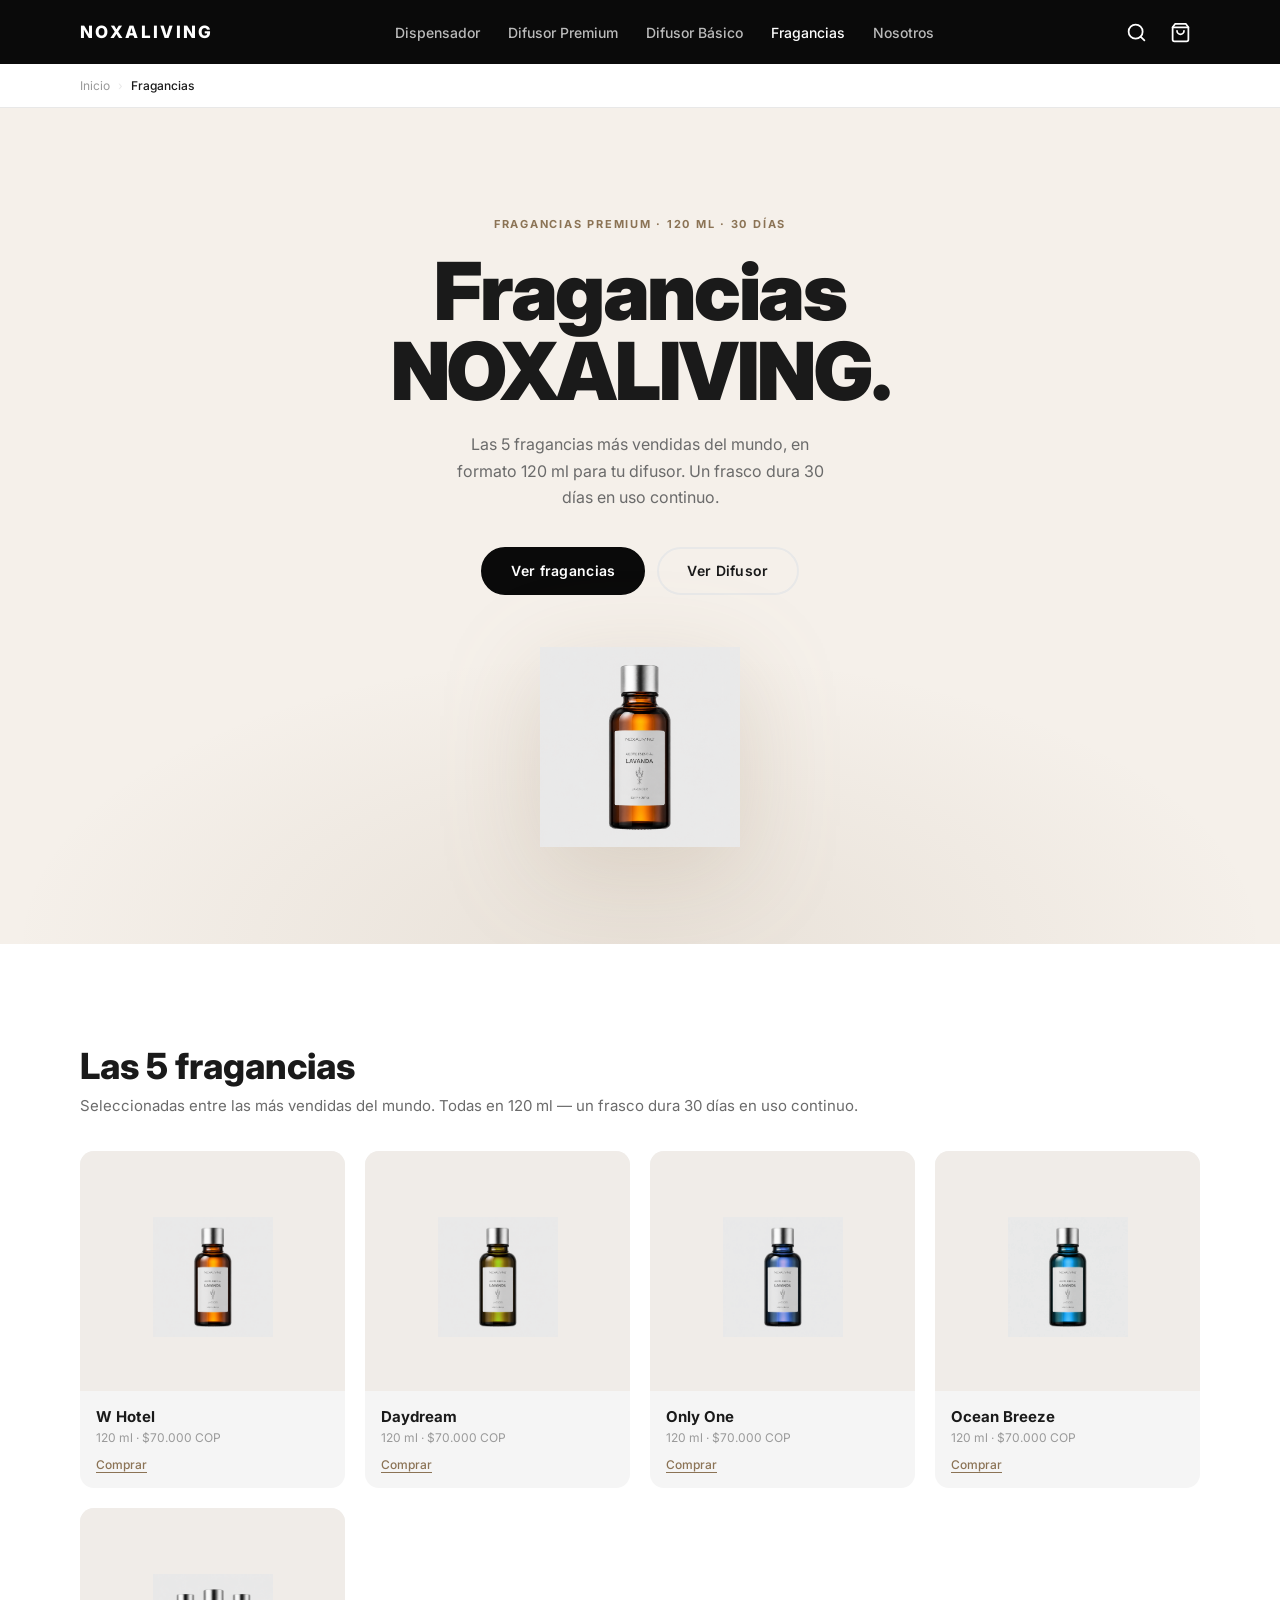
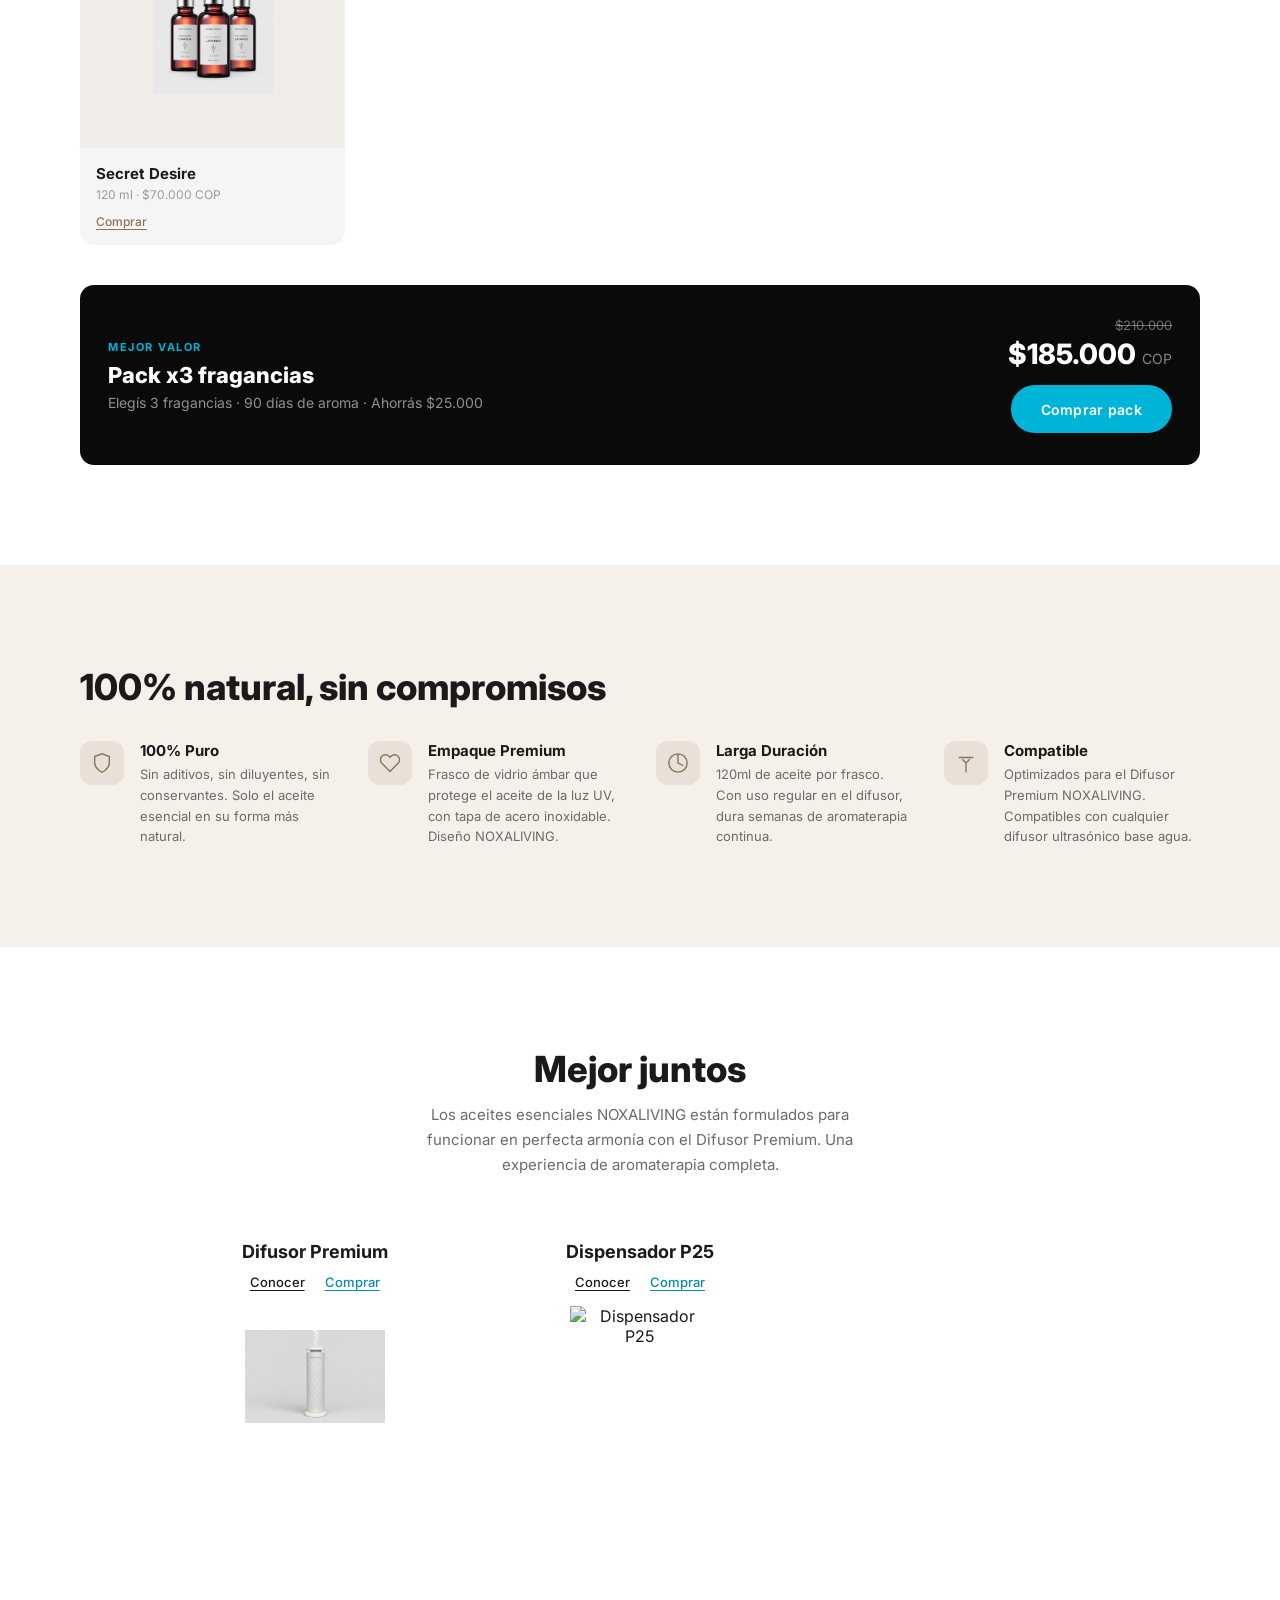
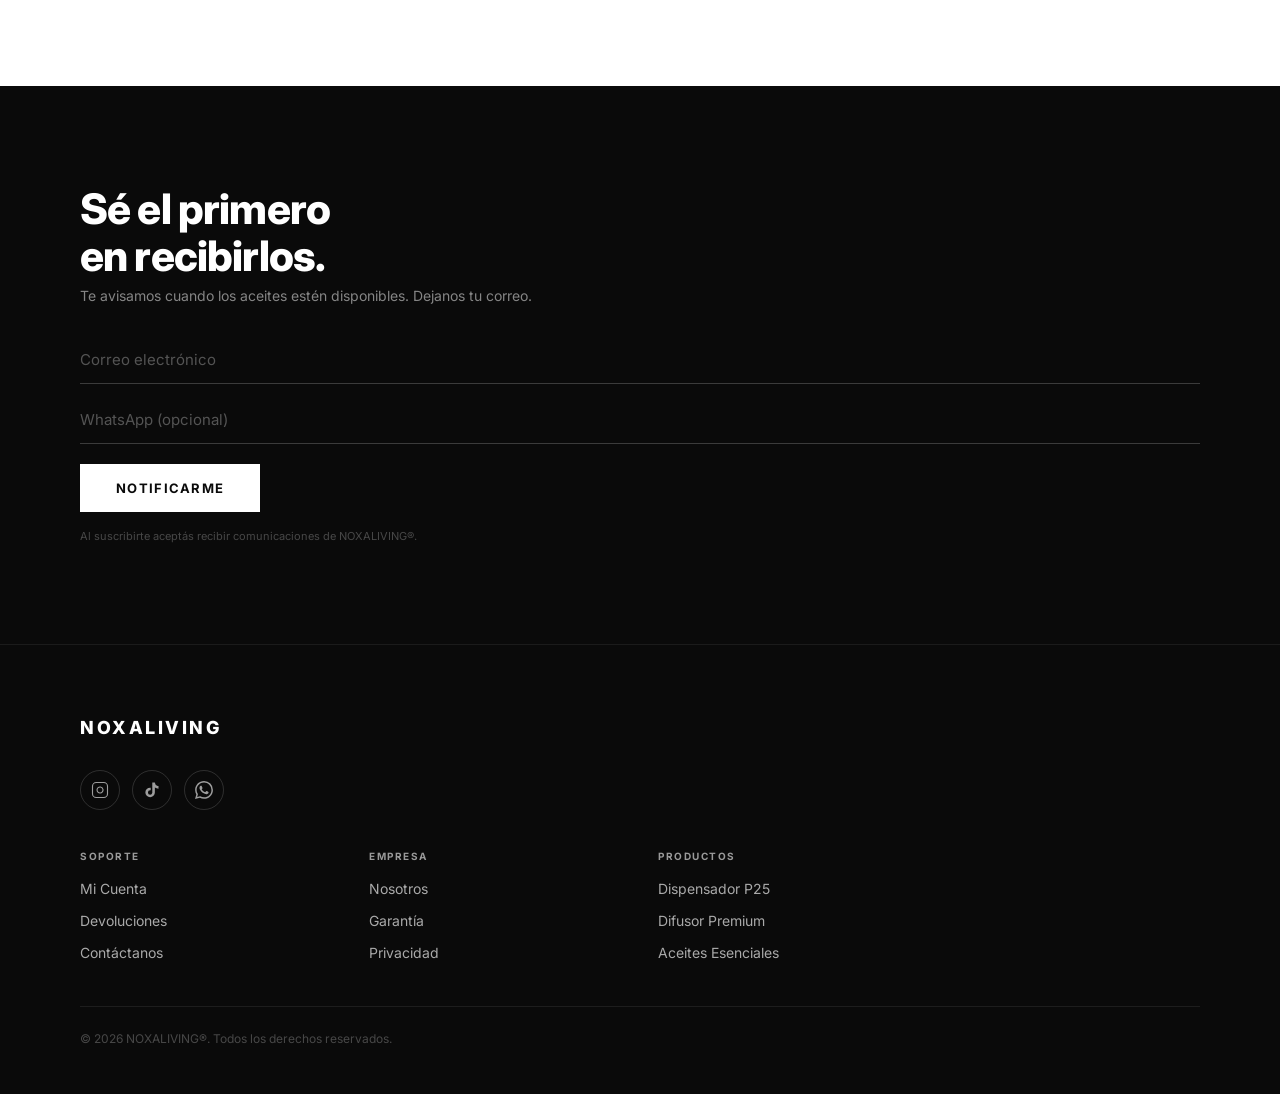
==== aceites.html @ c9bf35cd "Add prices, new Difusor Basico page, 5 fragancias, updated nav - Dispensador P25: .000 COP - Difusor" ====
<!DOCTYPE html>
<html lang="es">
<head>
  <meta charset="UTF-8">
  <meta name="viewport" content="width=device-width, initial-scale=1.0">
  <title>Fragancias 120 ml — NOXALIVING</title>
  <meta name="description" content="Fragancias premium NOXALIVING 120 ml para difusor. W Hotel, Daydream, Only One, Ocean Breeze, Secret Desire. 30 días de aroma continuo.">
  <link rel="preconnect" href="https://fonts.googleapis.com">
  <link rel="preconnect" href="https://fonts.gstatic.com" crossorigin>
  <link href="https://fonts.googleapis.com/css2?family=Inter:wght@300;400;500;600;700;800;900&display=swap" rel="stylesheet">
  <link rel="stylesheet" href="styles.css">
  <style>
    /* ── ACEITES PAGE ── */

    /* Hero banner warm */
    .oils-hero {
      background: #f5f0ea;
      min-height: calc(100svh - var(--header-h));
      display: flex; flex-direction: column;
      align-items: center; justify-content: center;
      text-align: center; padding: 60px 24px 48px;
      position: relative; overflow: hidden;
    }
    .oils-hero::before {
      content: '';
      position: absolute; inset: 0;
      background: radial-gradient(ellipse 70% 50% at 50% 100%, rgba(139,115,85,0.12) 0%, transparent 70%);
    }
    .oils-hero__tag {
      font-size: 11px; font-weight: 700; letter-spacing: 0.16em;
      text-transform: uppercase; color: var(--warm); margin-bottom: 20px; position: relative;
    }
    .oils-hero__title {
      font-size: clamp(40px,10vw,80px); font-weight: 900; color: var(--dark);
      line-height: 1.0; margin-bottom: 20px; letter-spacing: -0.03em; position: relative;
    }
    .oils-hero__subtitle {
      font-size: 16px; color: var(--gray-600); margin-bottom: 36px;
      max-width: 380px; line-height: 1.65; position: relative;
    }
    .oils-hero__actions {
      display: flex; gap: 12px; flex-wrap: wrap; justify-content: center;
      margin-bottom: 52px; position: relative;
    }
    .oils-hero__image {
      width: min(200px, 50vw); object-fit: contain; position: relative;
      filter: drop-shadow(0 24px 48px rgba(139,115,85,0.2));
      animation: float 5s ease-in-out infinite;
    }
    @keyframes float {
      0%,100% { transform: translateY(0); }
      50%      { transform: translateY(-12px); }
    }

    /* Oil catalog grid */
    .oils-catalog { padding: 64px 24px; }
    .oils-catalog__title { font-size: clamp(24px,6vw,36px); font-weight: 800; margin-bottom: 8px; }
    .oils-catalog__sub   { font-size: 15px; color: var(--gray-600); margin-bottom: 36px; }

    .oils-grid {
      display: grid; grid-template-columns: repeat(2, 1fr); gap: 16px;
    }

    .oil-card {
      background: var(--gray-100); border-radius: var(--radius);
      overflow: hidden; transition: transform var(--trans), box-shadow var(--trans);
      cursor: pointer;
    }
    .oil-card:hover { transform: translateY(-3px); box-shadow: 0 8px 32px rgba(0,0,0,0.10); }

    .oil-card__img-wrap {
      background: #f0ece8; padding: 28px 20px 16px;
      display: flex; align-items: center; justify-content: center;
      min-height: 200px;
    }
    .oil-card__img { width: 100px; height: 140px; object-fit: contain; }

    .oil-card__info { padding: 16px; }
    .oil-card__name { font-size: 15px; font-weight: 700; margin-bottom: 4px; }
    .oil-card__size { font-size: 12px; color: var(--gray-400); margin-bottom: 12px; }
    .oil-card__links { display: flex; gap: 14px; }
    .oil-card__link {
      font-size: 12px; font-weight: 500;
      text-decoration: underline; text-underline-offset: 3px; color: var(--dark);
      transition: color var(--trans);
    }
    .oil-card__link:hover  { color: var(--teal); }
    .oil-card__link--buy   { color: var(--warm); }

    /* Coming soon badge */
    .badge-soon {
      display: inline-block;
      background: var(--gray-200); color: var(--gray-600);
      font-size: 10px; font-weight: 700; letter-spacing: 0.1em;
      text-transform: uppercase; padding: 3px 8px; border-radius: 4px; margin-bottom: 8px;
    }

    /* Benefits section */
    .benefits { padding: 64px 24px; background: #f5f0ea; }
    .benefits__title { font-size: clamp(24px,6vw,36px); font-weight: 800; margin-bottom: 32px; }
    .benefits-grid {
      display: grid; grid-template-columns: 1fr; gap: 24px;
    }
    .benefit-item {
      display: flex; gap: 16px; align-items: flex-start;
    }
    .benefit-item__icon {
      width: 44px; height: 44px; background: rgba(139,115,85,0.12); border-radius: 12px;
      display: flex; align-items: center; justify-content: center;
      flex-shrink: 0; color: var(--warm);
    }
    .benefit-item__icon svg { width: 22px; height: 22px; }
    .benefit-item__title { font-size: 15px; font-weight: 700; margin-bottom: 4px; }
    .benefit-item__desc  { font-size: 13px; color: var(--gray-600); line-height: 1.6; }

    /* Pairing section */
    .pairing { padding: 64px 24px; text-align: center; }
    .pairing__title { font-size: clamp(24px,6vw,36px); font-weight: 800; margin-bottom: 12px; }
    .pairing__desc  { font-size: 15px; color: var(--gray-600); max-width: 440px; margin: 0 auto 32px; line-height: 1.65; }

    .related { padding: 0 24px 64px; }
    .related__title { font-size: 20px; font-weight: 800; margin-bottom: 24px; }

    @media (min-width: 480px) {
      .oils-grid { grid-template-columns: repeat(2, 1fr); }
    }
    @media (min-width: 768px) {
      .oils-catalog { padding: 80px 40px; }
      .oils-grid { grid-template-columns: repeat(3, 1fr); gap: 20px; }
      .oil-card__img-wrap { min-height: 240px; }
      .oil-card__img { width: 120px; height: 168px; }
      .benefits { padding: 80px 40px; }
      .benefits-grid { grid-template-columns: repeat(2, 1fr); gap: 32px; }
      .pairing { padding: 80px 40px; }
      .related { padding: 0 40px 80px; }
    }
    @media (min-width: 1024px) {
      .oils-catalog { padding: 100px 80px; }
      .oils-grid { grid-template-columns: repeat(4, 1fr); }
      .benefits { padding: 100px 80px; }
      .benefits-grid { grid-template-columns: repeat(4, 1fr); }
      .pairing { padding: 100px 80px; }
      .related { padding: 0 80px 100px; }
    }
  </style>
</head>
<body>

<!-- HEADER -->
<header class="header" id="header">
  <a href="index.html" class="header__logo">NOXALIVING</a>
  <nav class="header__nav">
    <a href="dispensador.html"    class="header__nav-link">Dispensador</a>
    <a href="difusor.html"        class="header__nav-link">Difusor Premium</a>
    <a href="difusor-basico.html" class="header__nav-link">Difusor Básico</a>
    <a href="aceites.html"        class="header__nav-link active">Fragancias</a>
    <a href="index.html#nosotros" class="header__nav-link">Nosotros</a>
  </nav>
  <div class="header__actions">
    <button class="header__btn" aria-label="Buscar">
      <svg viewBox="0 0 24 24" fill="none" stroke="currentColor" stroke-width="2" stroke-linecap="round" stroke-linejoin="round"><circle cx="11" cy="11" r="8"/><line x1="21" y1="21" x2="16.65" y2="16.65"/></svg>
    </button>
    <button class="header__btn" aria-label="Carrito">
      <svg viewBox="0 0 24 24" fill="none" stroke="currentColor" stroke-width="2" stroke-linecap="round" stroke-linejoin="round"><path d="M6 2L3 6v14a2 2 0 002 2h14a2 2 0 002-2V6l-3-4z"/><line x1="3" y1="6" x2="21" y2="6"/><path d="M16 10a4 4 0 01-8 0"/></svg>
    </button>
    <button class="header__btn header__menu-btn" id="menuBtn" aria-label="Menú">
      <svg viewBox="0 0 24 24" fill="none" stroke="currentColor" stroke-width="2" stroke-linecap="round"><line x1="3" y1="6" x2="21" y2="6"/><line x1="3" y1="12" x2="21" y2="12"/><line x1="3" y1="18" x2="21" y2="18"/></svg>
    </button>
  </div>
</header>

<div class="menu-overlay" id="menuOverlay"></div>
<aside class="menu-drawer" id="menuDrawer">
  <div class="menu-drawer__header">
    <span class="menu-drawer__brand">NOXALIVING</span>
    <button class="menu-drawer__close" id="menuClose" aria-label="Cerrar">
      <svg viewBox="0 0 24 24" fill="none" stroke="currentColor" stroke-width="2" stroke-linecap="round"><line x1="18" y1="6" x2="6" y2="18"/><line x1="6" y1="6" x2="18" y2="18"/></svg>
    </button>
  </div>
  <nav class="menu-drawer__nav">
    <a href="dispensador.html"    class="menu-drawer__link">Dispensador</a>
    <a href="difusor.html"        class="menu-drawer__link">Difusor Premium</a>
    <a href="difusor-basico.html" class="menu-drawer__link">Difusor Básico</a>
    <a href="aceites.html"        class="menu-drawer__link">Fragancias</a>
    <a href="index.html#nosotros" class="menu-drawer__link">Nosotros</a>
  </nav>
  <div class="menu-drawer__footer">
    <a href="#" class="menu-drawer__footer-link">Mi Cuenta</a>
    <a href="#" class="menu-drawer__footer-link">Soporte</a>
  </div>
</aside>

<div class="page">

  <!-- BREADCRUMB -->
  <nav class="breadcrumb">
    <a href="index.html">Inicio</a>
    <span class="breadcrumb__sep">›</span>
    <span class="breadcrumb__current">Fragancias</span>
  </nav>

  <!-- HERO -->
  <section class="oils-hero">
    <span class="oils-hero__tag">Fragancias Premium · 120 ml · 30 días</span>
    <h1 class="oils-hero__title">Fragancias<br>NOXALIVING.</h1>
    <p class="oils-hero__subtitle">Las 5 fragancias más vendidas del mundo, en formato 120 ml para tu difusor. Un frasco dura 30 días en uso continuo.</p>
    <div class="oils-hero__actions">
      <a href="#catalogo" class="btn btn--dark">Ver fragancias</a>
      <a href="difusor.html" class="btn btn--outline-dark">Ver Difusor</a>
    </div>
    <img class="oils-hero__image" src="ChatGPT%20Image%205%20ago%202026%2C%2015_31_03.png" alt="Aceite Esencial Lavanda NOXALIVING" loading="eager">
  </section>

  <!-- CATALOG -->
  <section class="oils-catalog" id="catalogo">
    <h2 class="oils-catalog__title">Las 5 fragancias</h2>
    <p class="oils-catalog__sub">Seleccionadas entre las más vendidas del mundo. Todas en 120 ml — un frasco dura 30 días en uso continuo.</p>
    <div class="oils-grid">

      <!-- W Hotel -->
      <div class="oil-card">
        <div class="oil-card__img-wrap">
          <img class="oil-card__img" src="ChatGPT%20Image%205%20ago%202026%2C%2015_31_03.png" alt="Fragancia W Hotel NOXALIVING">
        </div>
        <div class="oil-card__info">
          <div class="oil-card__name">W Hotel</div>
          <div class="oil-card__size">120 ml · $70.000 COP</div>
          <div class="oil-card__links">
            <a href="index.html#newsletter" class="oil-card__link oil-card__link--buy">Comprar</a>
          </div>
        </div>
      </div>

      <!-- Daydream -->
      <div class="oil-card">
        <div class="oil-card__img-wrap">
          <img class="oil-card__img" src="ChatGPT%20Image%205%20ago%202026%2C%2015_31_03.png" alt="Fragancia Daydream NOXALIVING" style="filter:hue-rotate(30deg) saturate(0.85);">
        </div>
        <div class="oil-card__info">
          <div class="oil-card__name">Daydream</div>
          <div class="oil-card__size">120 ml · $70.000 COP</div>
          <div class="oil-card__links">
            <a href="index.html#newsletter" class="oil-card__link oil-card__link--buy">Comprar</a>
          </div>
        </div>
      </div>

      <!-- Only One -->
      <div class="oil-card">
        <div class="oil-card__img-wrap">
          <img class="oil-card__img" src="ChatGPT%20Image%205%20ago%202026%2C%2015_31_03.png" alt="Fragancia Only One NOXALIVING" style="filter:hue-rotate(200deg) saturate(0.7);">
        </div>
        <div class="oil-card__info">
          <div class="oil-card__name">Only One</div>
          <div class="oil-card__size">120 ml · $70.000 COP</div>
          <div class="oil-card__links">
            <a href="index.html#newsletter" class="oil-card__link oil-card__link--buy">Comprar</a>
          </div>
        </div>
      </div>

      <!-- Ocean Breeze -->
      <div class="oil-card">
        <div class="oil-card__img-wrap">
          <img class="oil-card__img" src="ChatGPT%20Image%205%20ago%202026%2C%2015_31_03.png" alt="Fragancia Ocean Breeze NOXALIVING" style="filter:hue-rotate(170deg) saturate(0.9);">
        </div>
        <div class="oil-card__info">
          <div class="oil-card__name">Ocean Breeze</div>
          <div class="oil-card__size">120 ml · $70.000 COP</div>
          <div class="oil-card__links">
            <a href="index.html#newsletter" class="oil-card__link oil-card__link--buy">Comprar</a>
          </div>
        </div>
      </div>

      <!-- Secret Desire -->
      <div class="oil-card">
        <div class="oil-card__img-wrap">
          <img class="oil-card__img" src="ChatGPT%20Image%205%20ago%202026%2C%2015_31_55.png" alt="Fragancia Secret Desire NOXALIVING" style="filter:hue-rotate(330deg) saturate(0.8);">
        </div>
        <div class="oil-card__info">
          <div class="oil-card__name">Secret Desire</div>
          <div class="oil-card__size">120 ml · $70.000 COP</div>
          <div class="oil-card__links">
            <a href="index.html#newsletter" class="oil-card__link oil-card__link--buy">Comprar</a>
          </div>
        </div>
      </div>

    </div>

    <!-- PACK x3 -->
    <div style="margin-top:40px; background:var(--black); border-radius:var(--radius); padding:32px 28px; display:flex; flex-wrap:wrap; align-items:center; justify-content:space-between; gap:20px;">
      <div>
        <div style="font-size:11px;font-weight:700;letter-spacing:0.14em;text-transform:uppercase;color:var(--teal);margin-bottom:8px;">Mejor valor</div>
        <div style="font-size:22px;font-weight:800;color:#fff;margin-bottom:6px;">Pack x3 fragancias</div>
        <div style="font-size:14px;color:rgba(255,255,255,0.55);">Elegís 3 fragancias · 90 días de aroma · Ahorrás $25.000</div>
      </div>
      <div style="text-align:right;">
        <div style="font-size:13px;color:rgba(255,255,255,0.4);text-decoration:line-through;margin-bottom:4px;">$210.000</div>
        <div style="font-size:28px;font-weight:800;color:#fff;margin-bottom:14px;">$185.000 <span style="font-size:14px;font-weight:400;color:rgba(255,255,255,0.5);">COP</span></div>
        <a href="index.html#newsletter" class="btn btn--teal">Comprar pack</a>
      </div>
    </div>
  </section>

  <!-- BENEFITS -->
  <section class="benefits">
    <h2 class="benefits__title">100% natural, sin compromisos</h2>
    <div class="benefits-grid">
      <div class="benefit-item">
        <div class="benefit-item__icon">
          <svg viewBox="0 0 24 24" fill="none" stroke="currentColor" stroke-width="1.5"><path d="M12 22s8-4 8-10V5l-8-3-8 3v7c0 6 8 10 8 10z"/></svg>
        </div>
        <div>
          <div class="benefit-item__title">100% Puro</div>
          <div class="benefit-item__desc">Sin aditivos, sin diluyentes, sin conservantes. Solo el aceite esencial en su forma más natural.</div>
        </div>
      </div>
      <div class="benefit-item">
        <div class="benefit-item__icon">
          <svg viewBox="0 0 24 24" fill="none" stroke="currentColor" stroke-width="1.5"><path d="M20.84 4.61a5.5 5.5 0 00-7.78 0L12 5.67l-1.06-1.06a5.5 5.5 0 00-7.78 7.78l1.06 1.06L12 21.23l7.78-7.78 1.06-1.06a5.5 5.5 0 000-7.78z"/></svg>
        </div>
        <div>
          <div class="benefit-item__title">Empaque Premium</div>
          <div class="benefit-item__desc">Frasco de vidrio ámbar que protege el aceite de la luz UV, con tapa de acero inoxidable. Diseño NOXALIVING.</div>
        </div>
      </div>
      <div class="benefit-item">
        <div class="benefit-item__icon">
          <svg viewBox="0 0 24 24" fill="none" stroke="currentColor" stroke-width="1.5"><path d="M12 2a10 10 0 110 20A10 10 0 0112 2zm0 0v10l6 3"/></svg>
        </div>
        <div>
          <div class="benefit-item__title">Larga Duración</div>
          <div class="benefit-item__desc">120ml de aceite por frasco. Con uso regular en el difusor, dura semanas de aromaterapia continua.</div>
        </div>
      </div>
      <div class="benefit-item">
        <div class="benefit-item__icon">
          <svg viewBox="0 0 24 24" fill="none" stroke="currentColor" stroke-width="1.5"><path d="M12 22V12m0 0l-4-4m4 4l4-4M4 6h16"/></svg>
        </div>
        <div>
          <div class="benefit-item__title">Compatible</div>
          <div class="benefit-item__desc">Optimizados para el Difusor Premium NOXALIVING. Compatibles con cualquier difusor ultrasónico base agua.</div>
        </div>
      </div>
    </div>
  </section>

  <!-- PAIRING -->
  <section class="pairing">
    <h2 class="pairing__title">Mejor juntos</h2>
    <p class="pairing__desc">Los aceites esenciales NOXALIVING están formulados para funcionar en perfecta armonía con el Difusor Premium. Una experiencia de aromaterapia completa.</p>
    <div class="related">
      <div class="products-grid">
        <div class="product-card">
          <div class="product-card__info">
            <div class="product-card__name">Difusor Premium</div>
            <div class="product-card__links">
              <a href="difusor.html" class="product-card__link">Conocer</a>
              <a href="difusor.html#comprar" class="product-card__link product-card__link--buy">Comprar</a>
            </div>
          </div>
          <img class="product-card__img" src="ChatGPT%20Image%205%20ago%202026%2C%2015_20_55.png" alt="Difusor Premium NOXALIVING">
        </div>
        <div class="product-card">
          <div class="product-card__info">
            <div class="product-card__name">Dispensador P25</div>
            <div class="product-card__links">
              <a href="dispensador.html" class="product-card__link">Conocer</a>
              <a href="dispensador.html#comprar" class="product-card__link product-card__link--buy">Comprar</a>
            </div>
          </div>
          <img class="product-card__img" src="product-cutout.png" alt="Dispensador P25">
        </div>
      </div>
    </div>
  </section>

  <!-- NEWSLETTER -->
  <section class="newsletter">
    <h2 class="newsletter__title">Sé el primero<br>en recibirlos.</h2>
    <p class="newsletter__sub">Te avisamos cuando los aceites estén disponibles. Dejanos tu correo.</p>
    <form class="newsletter__form" id="nlForm">
      <input class="newsletter__input" type="email" placeholder="Correo electrónico" required>
      <input class="newsletter__input" type="tel" placeholder="WhatsApp (opcional)">
      <button class="newsletter__submit" type="submit" id="nlBtn">Notificarme</button>
    </form>
    <p class="newsletter__legal">Al suscribirte aceptás recibir comunicaciones de NOXALIVING®.</p>
  </section>

  <!-- FOOTER -->
  <footer class="footer">
    <div class="footer__logo">NOXALIVING</div>
    <div class="footer__social">
      <a href="#" class="footer__social-link" aria-label="Instagram"><svg viewBox="0 0 24 24" fill="none" stroke="currentColor" stroke-width="1.5"><rect x="2" y="2" width="20" height="20" rx="5"/><path d="M16 11.37A4 4 0 1112.63 8 4 4 0 0116 11.37z"/><line x1="17.5" y1="6.5" x2="17.51" y2="6.5" stroke-width="2"/></svg></a>
      <a href="#" class="footer__social-link" aria-label="TikTok"><svg viewBox="0 0 24 24" fill="currentColor"><path d="M19.59 6.69a4.83 4.83 0 01-3.77-4.25V2h-3.45v13.67a2.89 2.89 0 01-2.88 2.5 2.89 2.89 0 01-2.89-2.89 2.89 2.89 0 012.89-2.89c.28 0 .54.04.79.1V9.01a6.33 6.33 0 00-.79-.05 6.34 6.34 0 00-6.34 6.34 6.34 6.34 0 006.34 6.34 6.34 6.34 0 006.33-6.34V8.7a8.27 8.27 0 004.84 1.55V6.81a4.85 4.85 0 01-1.07-.12z"/></svg></a>
      <a href="#" class="footer__social-link" aria-label="WhatsApp"><svg viewBox="0 0 24 24" fill="currentColor"><path d="M17.472 14.382c-.297-.149-1.758-.867-2.03-.967-.273-.099-.471-.148-.67.15-.197.297-.767.966-.94 1.164-.173.199-.347.223-.644.075-.297-.15-1.255-.463-2.39-1.475-.883-.788-1.48-1.761-1.653-2.059-.173-.297-.018-.458.13-.606.134-.133.298-.347.446-.52.149-.174.198-.298.298-.497.099-.198.05-.371-.025-.52-.075-.149-.669-1.612-.916-2.207-.242-.579-.487-.5-.669-.51-.173-.008-.371-.01-.57-.01-.198 0-.52.074-.792.372-.272.297-1.04 1.016-1.04 2.479 0 1.462 1.065 2.875 1.213 3.074.149.198 2.096 3.2 5.077 4.487.709.306 1.262.489 1.694.625.712.227 1.36.195 1.871.118.571-.085 1.758-.719 2.006-1.413.248-.694.248-1.289.173-1.413-.074-.124-.272-.198-.57-.347m-5.421 7.403h-.004a9.87 9.87 0 01-5.031-1.378l-.361-.214-3.741.982.998-3.648-.235-.374a9.86 9.86 0 01-1.51-5.26c.001-5.45 4.436-9.884 9.888-9.884 2.64 0 5.122 1.03 6.988 2.898a9.825 9.825 0 012.893 6.994c-.003 5.45-4.437 9.884-9.885 9.884m8.413-18.297A11.815 11.815 0 0012.05 0C5.495 0 .16 5.335.157 11.892c0 2.096.547 4.142 1.588 5.945L.057 24l6.305-1.654a11.882 11.882 0 005.683 1.448h.005c6.554 0 11.89-5.335 11.893-11.893a11.821 11.821 0 00-3.48-8.413z"/></svg></a>
    </div>
    <div class="footer__cols">
      <div>
        <div class="footer__col-title">Soporte</div>
        <ul class="footer__links">
          <li><a href="#" class="footer__link">Mi Cuenta</a></li>
          <li><a href="#" class="footer__link">Devoluciones</a></li>
          <li><a href="#" class="footer__link">Contáctanos</a></li>
        </ul>
      </div>
      <div>
        <div class="footer__col-title">Empresa</div>
        <ul class="footer__links">
          <li><a href="index.html#nosotros" class="footer__link">Nosotros</a></li>
          <li><a href="#" class="footer__link">Garantía</a></li>
          <li><a href="#" class="footer__link">Privacidad</a></li>
        </ul>
      </div>
      <div>
        <div class="footer__col-title">Productos</div>
        <ul class="footer__links">
          <li><a href="dispensador.html" class="footer__link">Dispensador P25</a></li>
          <li><a href="difusor.html"     class="footer__link">Difusor Premium</a></li>
          <li><a href="aceites.html"     class="footer__link">Aceites Esenciales</a></li>
        </ul>
      </div>
    </div>
    <div class="footer__bottom">
      <p class="footer__copy">© 2026 NOXALIVING®. Todos los derechos reservados.</p>
    </div>
  </footer>

</div>

<script>
  const menuBtn = document.getElementById('menuBtn');
  const menuClose = document.getElementById('menuClose');
  const menuOverlay = document.getElementById('menuOverlay');
  const menuDrawer = document.getElementById('menuDrawer');
  menuBtn.addEventListener('click', () => { menuDrawer.classList.add('open'); menuOverlay.classList.add('open'); document.body.style.overflow = 'hidden'; });
  [menuClose, menuOverlay].forEach(el => el.addEventListener('click', () => { menuDrawer.classList.remove('open'); menuOverlay.classList.remove('open'); document.body.style.overflow = ''; }));
  window.addEventListener('scroll', () => document.getElementById('header').classList.toggle('scrolled', window.scrollY > 8), { passive: true });
  document.getElementById('nlForm').addEventListener('submit', function(e) {
    e.preventDefault();
    const btn = document.getElementById('nlBtn');
    btn.textContent = '¡Listo! ✓'; btn.classList.add('done');
    setTimeout(() => { btn.textContent = 'Notificarme'; btn.classList.remove('done'); this.reset(); }, 3500);
  });
</script>
</body>
</html>
---- styles.css ----
/* ============================================================
   NOXALIVING — Shared Styles
   Smart living, better life.
   ============================================================ */

/* ===== RESET ===== */
*, *::before, *::after { box-sizing: border-box; margin: 0; padding: 0; }

/* ===== VARIABLES ===== */
:root {
  --black:    #0a0a0a;
  --dark:     #1a1a1a;
  --gray-100: #f5f5f5;
  --gray-200: #e8e8e8;
  --gray-400: #9a9a9a;
  --gray-600: #6b6b6b;
  --white:    #ffffff;
  --teal:     #00B4D8;
  --teal-dk:  #008fa8;
  --warm:     #8b7355;
  --font: 'Inter', -apple-system, BlinkMacSystemFont, 'Segoe UI', sans-serif;
  --header-h: 56px;
  --radius:   14px;
  --trans:    0.22s ease;
  --max-w:    1280px;
}

/* ===== BASE ===== */
html { scroll-behavior: smooth; -webkit-font-smoothing: antialiased; }
body { font-family: var(--font); color: var(--dark); background: var(--white); overflow-x: hidden; }
img  { display: block; max-width: 100%; }
a    { text-decoration: none; color: inherit; }
button { cursor: pointer; border: none; background: none; font-family: inherit; }
ul   { list-style: none; }

/* ===== HEADER ===== */
.header {
  position: fixed; top: 0; left: 0; right: 0; z-index: 100;
  background: var(--black);
  height: var(--header-h);
  display: flex; align-items: center; justify-content: space-between;
  padding: 0 20px;
  transition: box-shadow 0.3s ease;
}
.header.scrolled { box-shadow: 0 2px 32px rgba(0,0,0,0.5); }

.header__logo {
  color: var(--white); font-size: 17px; font-weight: 800;
  letter-spacing: 0.14em; text-transform: uppercase; flex-shrink: 0;
}

.header__nav { display: none; gap: 28px; }

.header__nav-link {
  color: rgba(255,255,255,0.72); font-size: 14px; font-weight: 500;
  transition: color var(--trans); white-space: nowrap;
}
.header__nav-link:hover,
.header__nav-link.active { color: var(--white); }

.header__actions { display: flex; align-items: center; gap: 4px; }

.header__btn {
  color: var(--white); width: 40px; height: 40px;
  display: flex; align-items: center; justify-content: center;
  border-radius: 8px; transition: background var(--trans);
}
.header__btn:hover { background: rgba(255,255,255,0.1); }
.header__btn svg   { width: 21px; height: 21px; }

/* ===== MOBILE DRAWER ===== */
.menu-overlay {
  position: fixed; inset: 0; background: rgba(0,0,0,0.5);
  z-index: 200; opacity: 0; pointer-events: none;
  transition: opacity 0.3s ease;
}
.menu-overlay.open { opacity: 1; pointer-events: auto; }

.menu-drawer {
  position: fixed; top: 0; right: 0; bottom: 0;
  width: min(320px, 90vw); background: var(--white);
  z-index: 201; transform: translateX(100%);
  transition: transform 0.3s cubic-bezier(0.32,0.72,0,1);
  display: flex; flex-direction: column; overflow-y: auto;
}
.menu-drawer.open { transform: translateX(0); }

.menu-drawer__header {
  display: flex; align-items: center; justify-content: space-between;
  padding: 16px 20px; border-bottom: 1px solid var(--gray-200); flex-shrink: 0;
}
.menu-drawer__brand { font-size: 14px; font-weight: 800; letter-spacing: 0.12em; text-transform: uppercase; }

.menu-drawer__close {
  width: 40px; height: 40px; display: flex; align-items: center; justify-content: center;
  border-radius: 8px; transition: background var(--trans);
}
.menu-drawer__close:hover { background: var(--gray-100); }
.menu-drawer__close svg { width: 20px; height: 20px; }

.menu-drawer__nav { flex: 1; padding: 4px 0; }

.menu-drawer__link {
  display: block; padding: 20px 24px;
  font-size: 22px; font-weight: 700;
  border-bottom: 1px solid var(--gray-100);
  transition: background var(--trans); color: var(--dark);
}
.menu-drawer__link:hover { background: var(--gray-100); }

.menu-drawer__footer {
  padding: 20px 24px; border-top: 1px solid var(--gray-200);
  display: flex; flex-direction: column; gap: 14px;
}
.menu-drawer__footer-link {
  font-size: 14px; color: var(--gray-600); transition: color var(--trans);
}
.menu-drawer__footer-link:hover { color: var(--dark); }

/* ===== PAGE WRAPPER ===== */
.page { padding-top: var(--header-h); }

/* ===== BUTTONS ===== */
.btn {
  display: inline-flex; align-items: center; justify-content: center;
  height: 48px; padding: 0 28px; border-radius: 100px;
  font-size: 14px; font-weight: 600; letter-spacing: 0.02em;
  transition: all var(--trans); white-space: nowrap; border: 2px solid transparent;
}
.btn--white       { background: var(--white); color: var(--black); border-color: var(--white); }
.btn--white:hover { background: transparent; color: var(--white); }

.btn--outline-white       { background: transparent; color: var(--white); border-color: rgba(255,255,255,0.35); }
.btn--outline-white:hover { border-color: var(--white); }

.btn--teal       { background: var(--teal); color: var(--white); border-color: var(--teal); }
.btn--teal:hover { background: var(--teal-dk); border-color: var(--teal-dk); }

.btn--outline-dark       { background: transparent; color: var(--dark); border-color: var(--gray-200); }
.btn--outline-dark:hover { border-color: var(--dark); }

.btn--dark       { background: var(--black); color: var(--white); border-color: var(--black); }
.btn--dark:hover { background: var(--dark); border-color: var(--dark); }

/* ===== SECTION ===== */
.section      { padding: 64px 20px; }
.section--gray { background: var(--gray-100); }
.section--dark { background: var(--black); color: var(--white); }

.section__tag {
  display: block; font-size: 11px; font-weight: 700;
  letter-spacing: 0.15em; text-transform: uppercase; color: var(--teal); margin-bottom: 8px;
}
.section__title {
  font-size: clamp(26px,7vw,40px); font-weight: 800; line-height: 1.1; letter-spacing: -0.02em;
}
.section__subtitle {
  margin-top: 10px; font-size: 15px; color: var(--gray-600); line-height: 1.65; max-width: 500px;
}
.section__header--center { text-align: center; }
.section__header--center .section__subtitle { margin-left: auto; margin-right: auto; }

/* ===== PRODUCT CARDS ===== */
.products-grid {
  display: flex; flex-direction: column; gap: 12px; margin-top: 32px;
}
.product-card {
  background: var(--white); border-radius: var(--radius);
  display: flex; align-items: center; gap: 16px; padding: 20px;
  transition: box-shadow var(--trans), transform var(--trans);
}
.product-card:hover { box-shadow: 0 4px 24px rgba(0,0,0,0.08); transform: translateY(-2px); }
.product-card__info { flex: 1; }
.product-card__name { font-size: 18px; font-weight: 700; margin-bottom: 12px; }
.product-card__links { display: flex; gap: 20px; }
.product-card__link {
  font-size: 13px; font-weight: 500;
  text-decoration: underline; text-underline-offset: 3px; color: var(--dark);
  transition: color var(--trans);
}
.product-card__link:hover     { color: var(--teal); }
.product-card__link--buy      { color: var(--teal-dk); }
.product-card__img { width: 96px; height: 96px; object-fit: contain; flex-shrink: 0; }

/* ===== SPLIT SECTIONS ===== */
.split { display: flex; flex-direction: column; }

.split__media {
  position: relative; overflow: hidden;
  background: var(--gray-100); min-height: 380px;
}
.split__media img,
.split__media video {
  width: 100%; height: 100%; object-fit: cover;
  object-position: center; display: block;
}

.split__content {
  padding: 48px 24px;
  display: flex; flex-direction: column; justify-content: center;
}

.split__badge {
  display: inline-flex; align-items: center;
  background: var(--teal); color: var(--white);
  font-size: 10px; font-weight: 700;
  letter-spacing: 0.12em; text-transform: uppercase;
  padding: 5px 12px; border-radius: 4px; margin-bottom: 20px; align-self: flex-start;
}

.split__title {
  font-size: clamp(28px,7vw,44px); font-weight: 800;
  line-height: 1.05; letter-spacing: -0.02em; margin-bottom: 16px;
}

.split__desc {
  font-size: 15px; color: var(--gray-600); line-height: 1.7;
  margin-bottom: 28px; max-width: 460px;
}

.split__specs { display: flex; flex-wrap: wrap; gap: 8px; margin-bottom: 32px; }
.split__spec  { background: var(--gray-100); border-radius: 8px; padding: 7px 14px; font-size: 12px; font-weight: 500; color: var(--gray-600); }

.split__actions { display: flex; gap: 12px; flex-wrap: wrap; }

/* ===== TRUST ICONS ===== */
.trust-grid {
  display: grid; grid-template-columns: repeat(2,1fr); gap: 36px 16px; margin-top: 40px;
}
.trust-item { display: flex; flex-direction: column; align-items: center; text-align: center; gap: 12px; }
.trust-item__icon     { color: var(--gray-400); }
.trust-item__icon svg { width: 42px; height: 42px; }
.trust-item__name     { font-size: 13px; font-weight: 700; }

/* ===== FEATURES GRID ===== */
.features-grid {
  display: grid; grid-template-columns: repeat(2,1fr); gap: 32px 16px; margin-top: 40px;
}
.feature-item { display: flex; flex-direction: column; align-items: center; text-align: center; gap: 12px; }
.feature-item__icon     { color: var(--gray-400); }
.feature-item__icon svg { width: 40px; height: 40px; }
.feature-item__name     { font-size: 13px; font-weight: 700; }

/* ===== NEWSLETTER ===== */
.newsletter { background: var(--black); color: var(--white); padding: 64px 24px; }

.newsletter__title {
  font-size: clamp(28px,8vw,42px); font-weight: 800; margin-bottom: 8px;
  line-height: 1.1; letter-spacing: -0.02em;
}
.newsletter__sub { font-size: 14px; color: rgba(255,255,255,0.5); margin-bottom: 32px; }

.newsletter__form { display: flex; flex-direction: column; gap: 12px; }

.newsletter__input {
  height: 48px; background: transparent;
  border: none; border-bottom: 1px solid rgba(255,255,255,0.2);
  color: var(--white); font-family: var(--font); font-size: 15px;
  padding: 0; outline: none; transition: border-color var(--trans);
}
.newsletter__input::placeholder { color: rgba(255,255,255,0.3); }
.newsletter__input:focus        { border-color: rgba(255,255,255,0.7); }

.newsletter__submit {
  margin-top: 8px; align-self: flex-start;
  height: 48px; padding: 0 36px;
  background: var(--white); color: var(--black);
  font-family: var(--font); font-size: 13px; font-weight: 700;
  text-transform: uppercase; letter-spacing: 0.1em;
  transition: background var(--trans), color var(--trans);
}
.newsletter__submit:hover { background: var(--gray-200); }
.newsletter__submit.done  { background: var(--teal); color: var(--white); }

.newsletter__legal { margin-top: 16px; font-size: 11px; color: rgba(255,255,255,0.25); line-height: 1.5; }

/* ===== FOOTER ===== */
.footer { background: var(--black); color: var(--white); padding: 56px 24px 36px; border-top: 1px solid rgba(255,255,255,0.07); }

.footer__logo { font-size: 18px; font-weight: 800; letter-spacing: 0.14em; text-transform: uppercase; margin-bottom: 32px; }

.footer__social { display: flex; gap: 12px; margin-bottom: 40px; }

.footer__social-link {
  width: 40px; height: 40px; border-radius: 50%;
  border: 1px solid rgba(255,255,255,0.15);
  display: flex; align-items: center; justify-content: center;
  color: rgba(255,255,255,0.6); transition: all var(--trans);
}
.footer__social-link:hover { border-color: var(--white); color: var(--white); }
.footer__social-link svg   { width: 18px; height: 18px; }

.footer__cols { display: grid; grid-template-columns: 1fr 1fr; gap: 36px; margin-bottom: 44px; }

.footer__col-title { font-size: 10px; font-weight: 700; letter-spacing: 0.15em; text-transform: uppercase; color: var(--gray-400); margin-bottom: 16px; }

.footer__links { display: flex; flex-direction: column; gap: 12px; }

.footer__link { font-size: 14px; color: rgba(255,255,255,0.65); transition: color var(--trans); }
.footer__link:hover { color: var(--white); }

.footer__bottom { border-top: 1px solid rgba(255,255,255,0.08); padding-top: 24px; display: flex; flex-direction: column; gap: 6px; }
.footer__copy   { font-size: 12px; color: rgba(255,255,255,0.25); }

/* ===== BREADCRUMB ===== */
.breadcrumb {
  padding: 14px 20px;
  display: flex; align-items: center; gap: 8px;
  font-size: 12px; color: var(--gray-400); background: var(--white);
  border-bottom: 1px solid var(--gray-200);
}
.breadcrumb a { transition: color var(--trans); }
.breadcrumb a:hover { color: var(--dark); }
.breadcrumb__sep { color: var(--gray-200); }
.breadcrumb__current { color: var(--dark); font-weight: 500; }

/* ===== PRODUCT HERO ===== */
.product-hero { display: flex; flex-direction: column; }

.product-hero__gallery {
  background: var(--gray-100); overflow: hidden;
  min-height: 380px; position: relative;
  display: flex; align-items: center; justify-content: center;
}
.product-hero__gallery img {
  width: 100%; max-height: 480px; object-fit: contain;
  padding: 40px 24px;
}

.product-hero__info { padding: 40px 24px; }

.product-hero__tag {
  font-size: 11px; font-weight: 700; letter-spacing: 0.15em; text-transform: uppercase;
  color: var(--teal); margin-bottom: 12px; display: block;
}
.product-hero__name {
  font-size: clamp(28px,7vw,48px); font-weight: 800;
  line-height: 1.05; letter-spacing: -0.02em; margin-bottom: 16px;
}
.product-hero__desc {
  font-size: 15px; color: var(--gray-600); line-height: 1.7; margin-bottom: 28px;
}

.product-hero__price {
  font-size: 28px; font-weight: 700; margin-bottom: 24px;
}
.product-hero__price small { font-size: 14px; font-weight: 400; color: var(--gray-600); margin-left: 6px; }

.product-hero__cta { display: flex; gap: 12px; flex-wrap: wrap; margin-bottom: 32px; }

.product-hero__specs { border-top: 1px solid var(--gray-200); padding-top: 28px; }
.product-hero__spec-row {
  display: flex; justify-content: space-between; align-items: center;
  padding: 12px 0; border-bottom: 1px solid var(--gray-200);
  font-size: 14px;
}
.product-hero__spec-label { color: var(--gray-600); }
.product-hero__spec-value { font-weight: 600; }

/* ===== GALLERY STRIP ===== */
.gallery-strip {
  display: flex; gap: 12px; padding: 0 20px; overflow-x: auto;
  scrollbar-width: none; -ms-overflow-style: none;
}
.gallery-strip::-webkit-scrollbar { display: none; }

.gallery-strip__item {
  flex-shrink: 0; width: 240px; height: 280px; border-radius: var(--radius);
  overflow: hidden; background: var(--gray-100);
}
.gallery-strip__item img { width: 100%; height: 100%; object-fit: cover; }

/* ===== DESKTOP BREAKPOINTS ===== */
@media (min-width: 768px) {
  :root { --header-h: 64px; }

  .header { padding: 0 40px; }
  .header__nav { display: flex; }
  .header__menu-btn { display: none !important; }

  .section { padding: 80px 40px; }

  .products-grid { display: grid; grid-template-columns: repeat(3,1fr); gap: 16px; }
  .product-card { flex-direction: column; text-align: center; padding: 32px 24px; align-items: center; }
  .product-card__img { width: 140px; height: 140px; margin-bottom: 8px; }
  .product-card__links { justify-content: center; }

  .split { flex-direction: row; min-height: 560px; }
  .split--reverse { flex-direction: row-reverse; }
  .split__media { flex: 1; min-height: unset; }
  .split__content { flex: 1; padding: 60px 56px; }

  .trust-grid    { grid-template-columns: repeat(4,1fr); }
  .features-grid { grid-template-columns: repeat(4,1fr); }
  .footer__cols  { grid-template-columns: repeat(4,1fr); }
  .newsletter    { padding: 80px 40px; }

  .product-hero { flex-direction: row; min-height: 600px; }
  .product-hero__gallery { flex: 1; min-height: unset; }
  .product-hero__info    { flex: 1; padding: 60px 56px; overflow-y: auto; }

  .gallery-strip { padding: 0 40px; }
  .gallery-strip__item { width: 300px; height: 340px; }

  .breadcrumb { padding: 14px 40px; }
}

@media (min-width: 1024px) {
  .header    { padding: 0 80px; }
  .section   { padding: 100px 80px; }
  .split__content { padding: 80px 80px; }
  .newsletter { padding: 100px 80px; }
  .footer    { padding: 72px 80px 48px; }
  .product-hero__info { padding: 80px 80px; }
  .breadcrumb { padding: 14px 80px; }
  .gallery-strip { padding: 0 80px; }
}
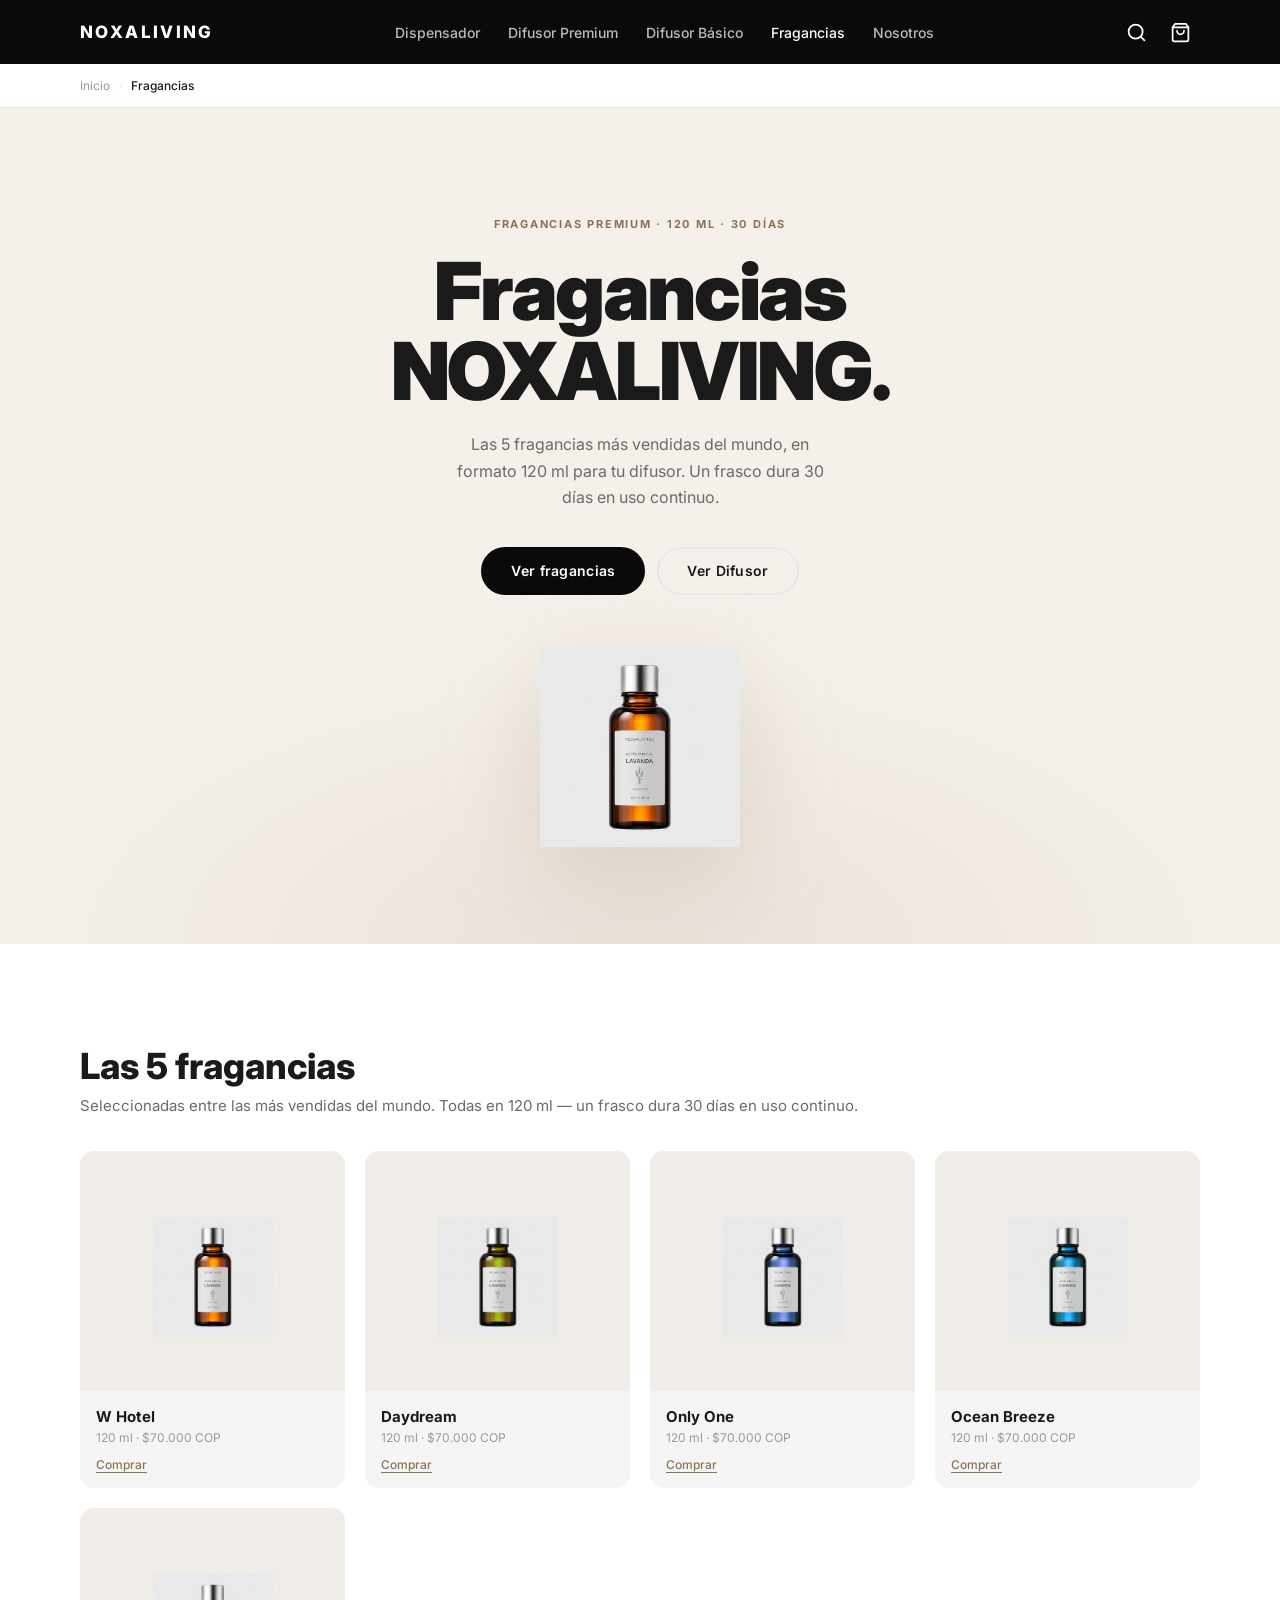
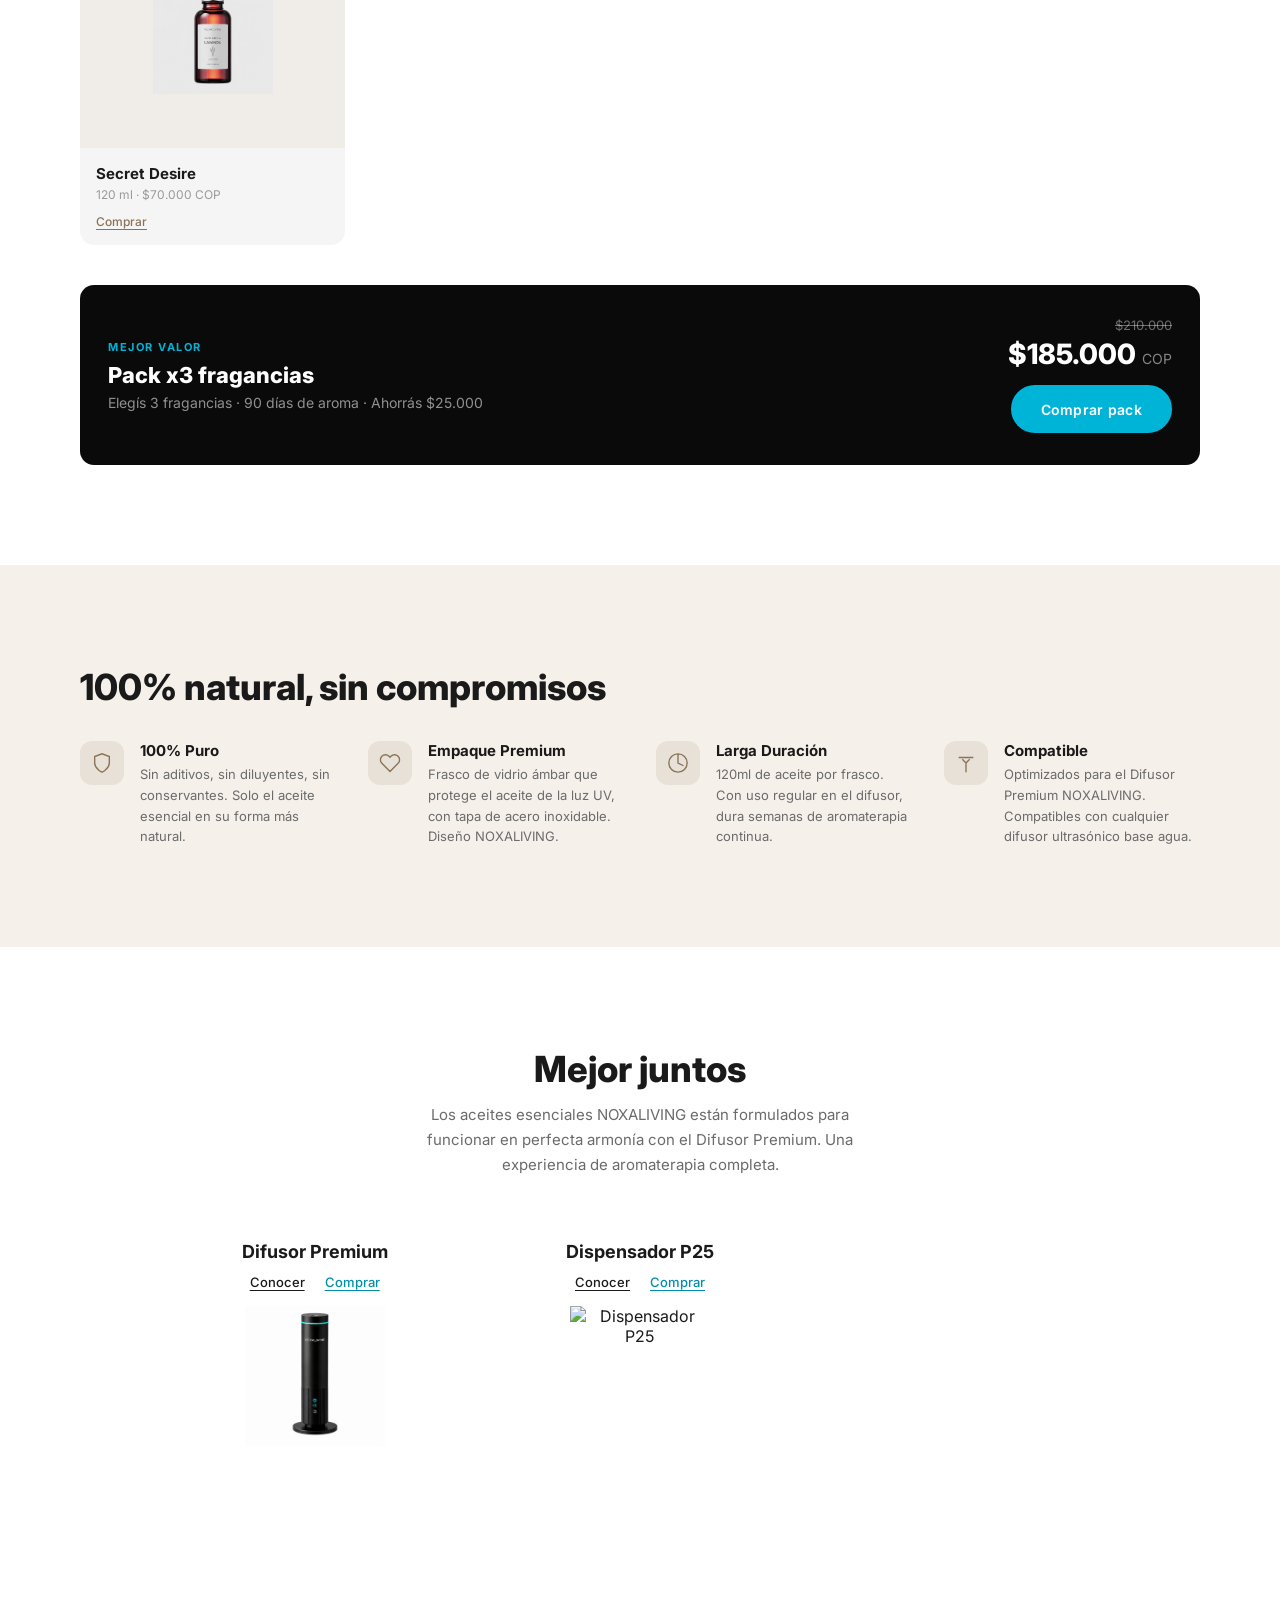
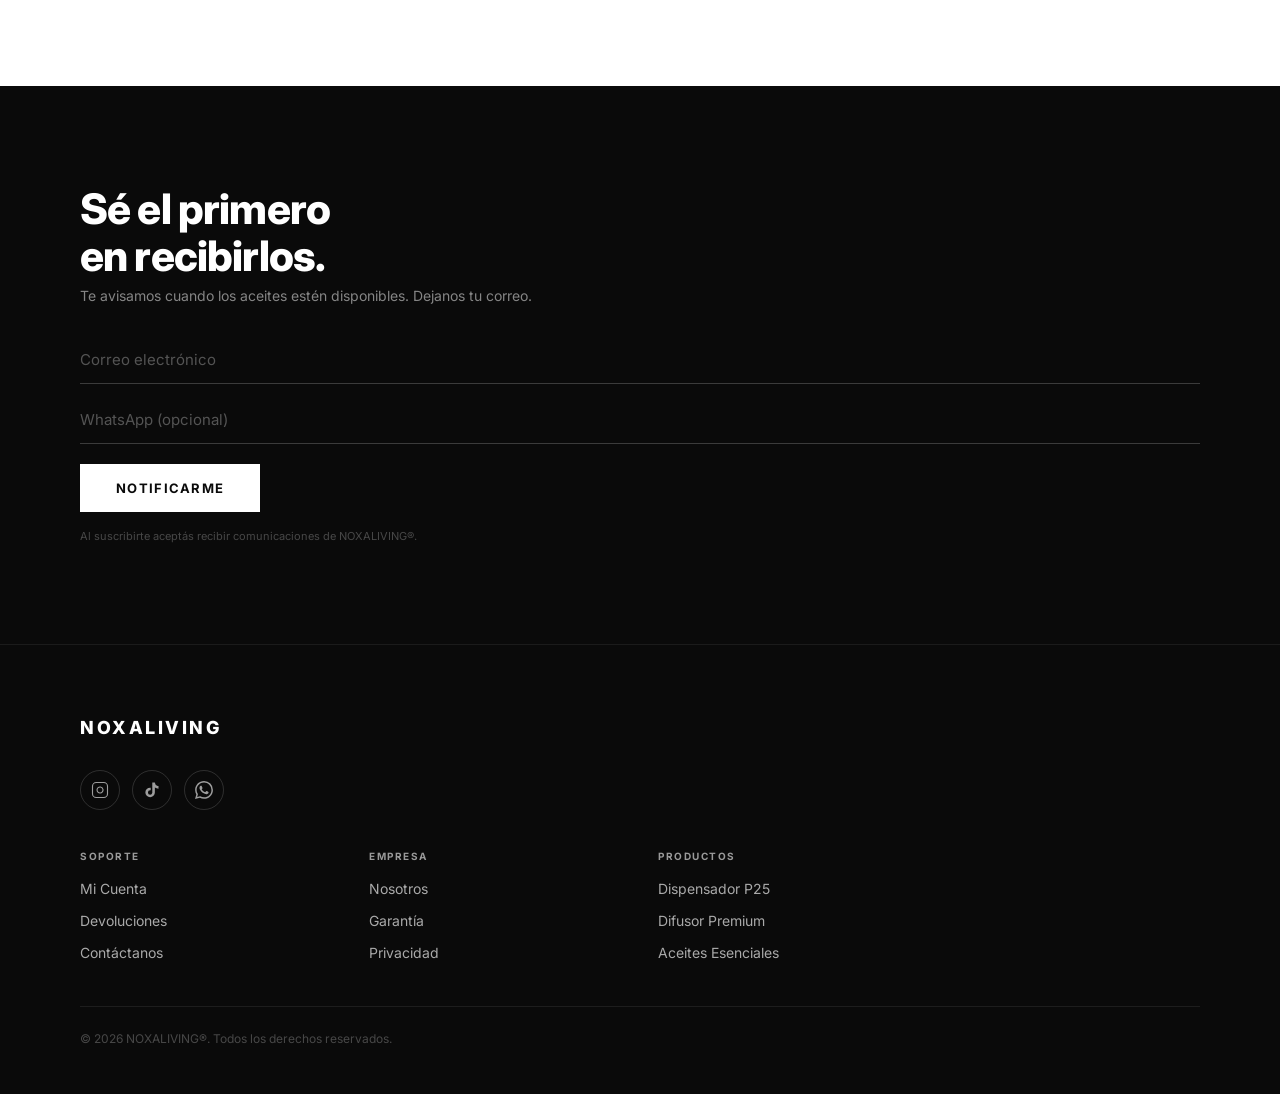
==== commit cf76792f: "Replace product images with standardized 500x500 versions - prod-dispensador.png — Dispensador P25 -" ====
--- a/aceites.html
+++ b/aceites.html
@@ -1,4 +1,4 @@
-<!DOCTYPE html>
+﻿<!DOCTYPE html>
 <html lang="es">
 <head>
   <meta charset="UTF-8">
@@ -208,7 +208,7 @@
       <a href="#catalogo" class="btn btn--dark">Ver fragancias</a>
       <a href="difusor.html" class="btn btn--outline-dark">Ver Difusor</a>
     </div>
-    <img class="oils-hero__image" src="ChatGPT%20Image%205%20ago%202026%2C%2015_31_03.png" alt="Aceite Esencial Lavanda NOXALIVING" loading="eager">
+    <img class="oils-hero__image" src="prod-fragancia.png" alt="Aceite Esencial Lavanda NOXALIVING" loading="eager">
   </section>
 
   <!-- CATALOG -->
@@ -220,7 +220,7 @@
       <!-- W Hotel -->
       <div class="oil-card">
         <div class="oil-card__img-wrap">
-          <img class="oil-card__img" src="ChatGPT%20Image%205%20ago%202026%2C%2015_31_03.png" alt="Fragancia W Hotel NOXALIVING">
+          <img class="oil-card__img" src="prod-fragancia.png" alt="Fragancia W Hotel NOXALIVING">
         </div>
         <div class="oil-card__info">
           <div class="oil-card__name">W Hotel</div>
@@ -234,7 +234,7 @@
       <!-- Daydream -->
       <div class="oil-card">
         <div class="oil-card__img-wrap">
-          <img class="oil-card__img" src="ChatGPT%20Image%205%20ago%202026%2C%2015_31_03.png" alt="Fragancia Daydream NOXALIVING" style="filter:hue-rotate(30deg) saturate(0.85);">
+          <img class="oil-card__img" src="prod-fragancia.png" alt="Fragancia Daydream NOXALIVING" style="filter:hue-rotate(30deg) saturate(0.85);">
         </div>
         <div class="oil-card__info">
           <div class="oil-card__name">Daydream</div>
@@ -248,7 +248,7 @@
       <!-- Only One -->
       <div class="oil-card">
         <div class="oil-card__img-wrap">
-          <img class="oil-card__img" src="ChatGPT%20Image%205%20ago%202026%2C%2015_31_03.png" alt="Fragancia Only One NOXALIVING" style="filter:hue-rotate(200deg) saturate(0.7);">
+          <img class="oil-card__img" src="prod-fragancia.png" alt="Fragancia Only One NOXALIVING" style="filter:hue-rotate(200deg) saturate(0.7);">
         </div>
         <div class="oil-card__info">
           <div class="oil-card__name">Only One</div>
@@ -262,7 +262,7 @@
       <!-- Ocean Breeze -->
       <div class="oil-card">
         <div class="oil-card__img-wrap">
-          <img class="oil-card__img" src="ChatGPT%20Image%205%20ago%202026%2C%2015_31_03.png" alt="Fragancia Ocean Breeze NOXALIVING" style="filter:hue-rotate(170deg) saturate(0.9);">
+          <img class="oil-card__img" src="prod-fragancia.png" alt="Fragancia Ocean Breeze NOXALIVING" style="filter:hue-rotate(170deg) saturate(0.9);">
         </div>
         <div class="oil-card__info">
           <div class="oil-card__name">Ocean Breeze</div>
@@ -276,7 +276,7 @@
       <!-- Secret Desire -->
       <div class="oil-card">
         <div class="oil-card__img-wrap">
-          <img class="oil-card__img" src="ChatGPT%20Image%205%20ago%202026%2C%2015_31_55.png" alt="Fragancia Secret Desire NOXALIVING" style="filter:hue-rotate(330deg) saturate(0.8);">
+          <img class="oil-card__img" src="prod-fragancia.png" alt="Fragancia Secret Desire NOXALIVING" style="filter:hue-rotate(330deg) saturate(0.8);">
         </div>
         <div class="oil-card__info">
           <div class="oil-card__name">Secret Desire</div>
@@ -361,7 +361,7 @@
               <a href="difusor.html#comprar" class="product-card__link product-card__link--buy">Comprar</a>
             </div>
           </div>
-          <img class="product-card__img" src="ChatGPT%20Image%205%20ago%202026%2C%2015_20_55.png" alt="Difusor Premium NOXALIVING">
+          <img class="product-card__img" src="prod-difusor-premium.png" alt="Difusor Premium NOXALIVING">
         </div>
         <div class="product-card">
           <div class="product-card__info">
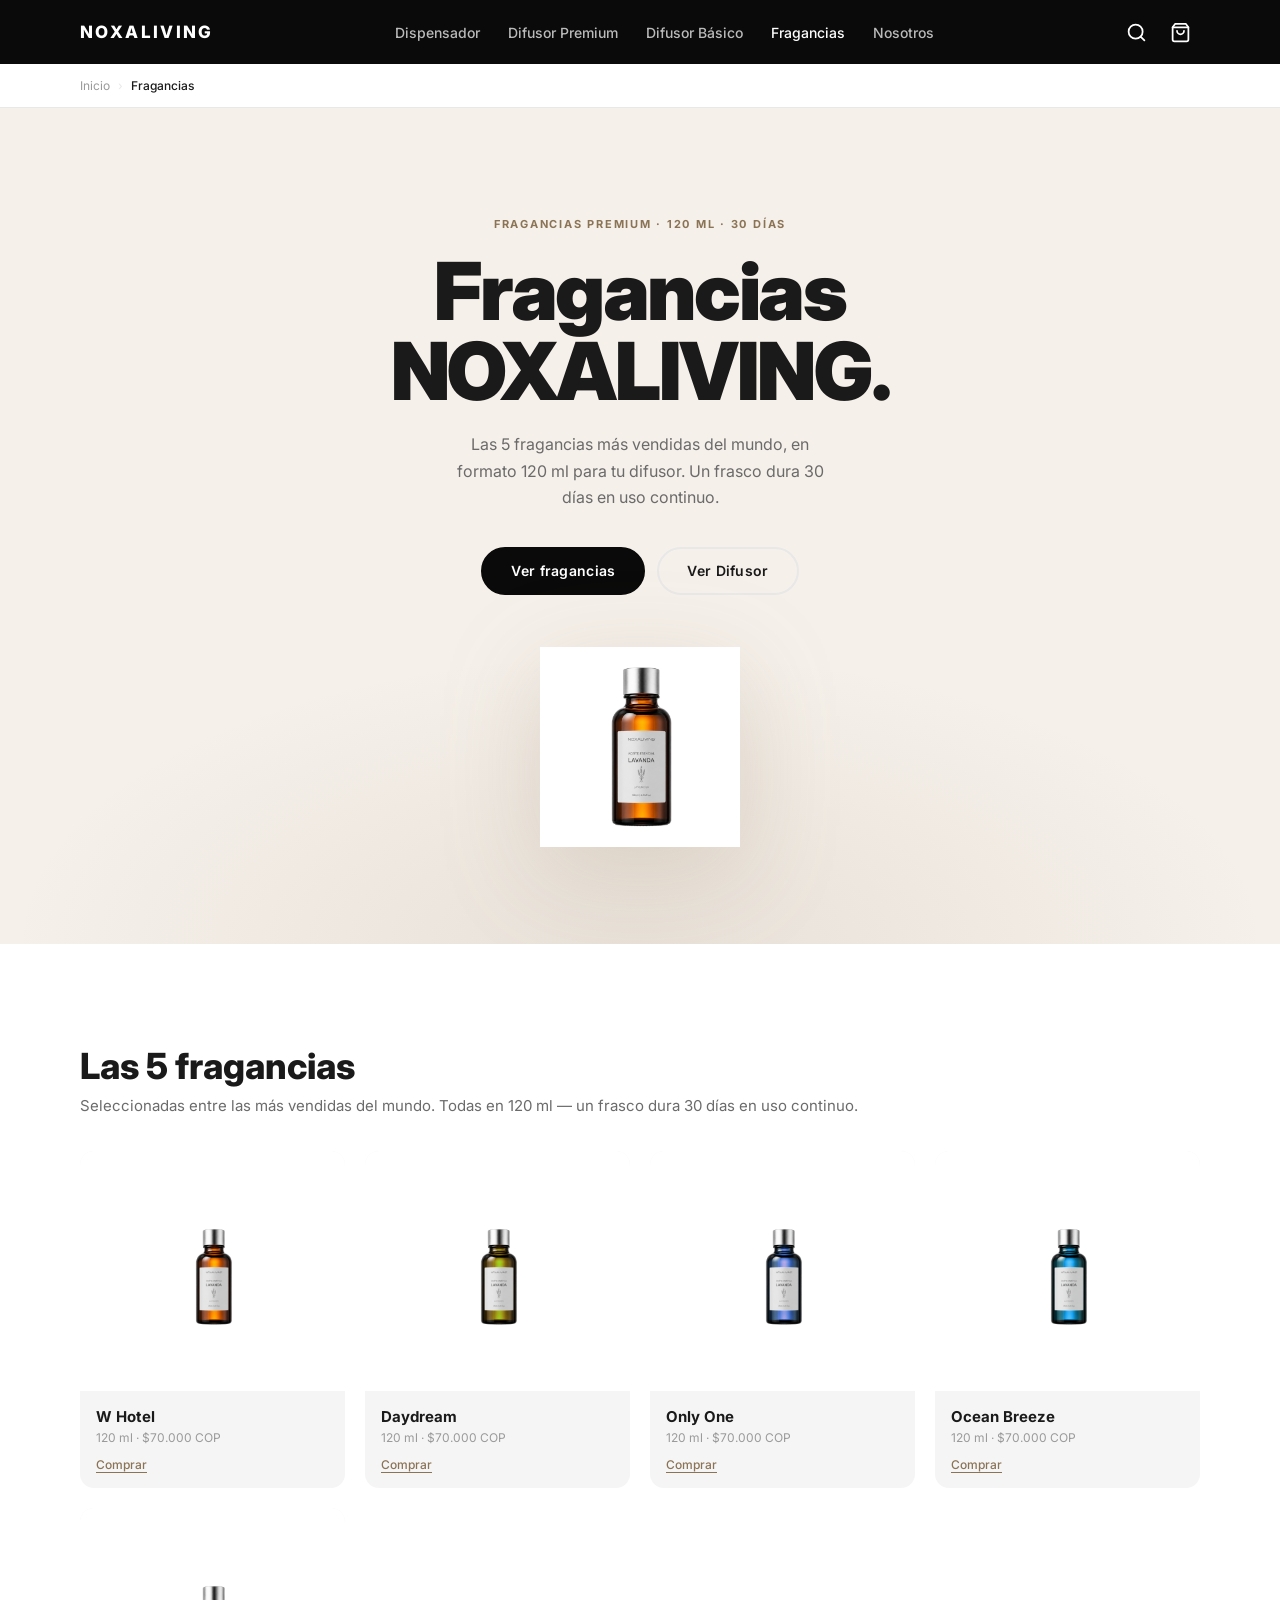
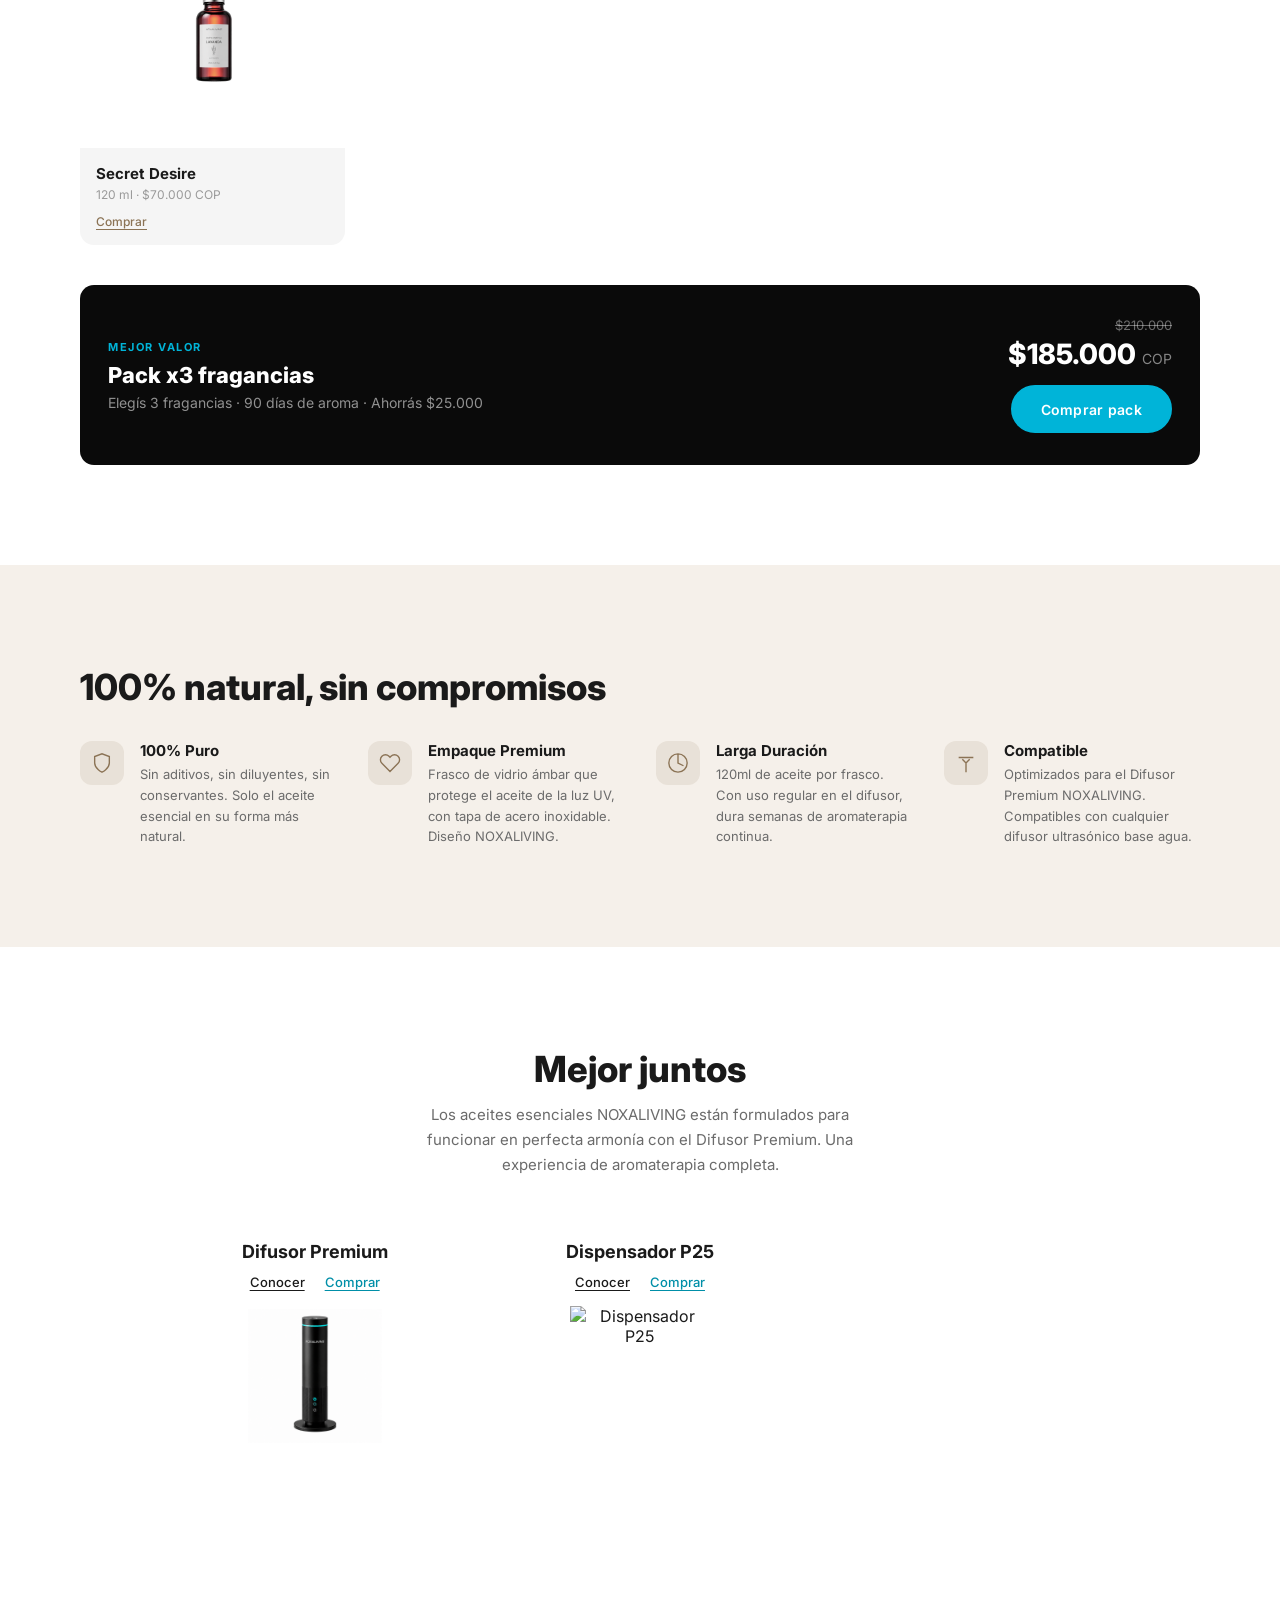
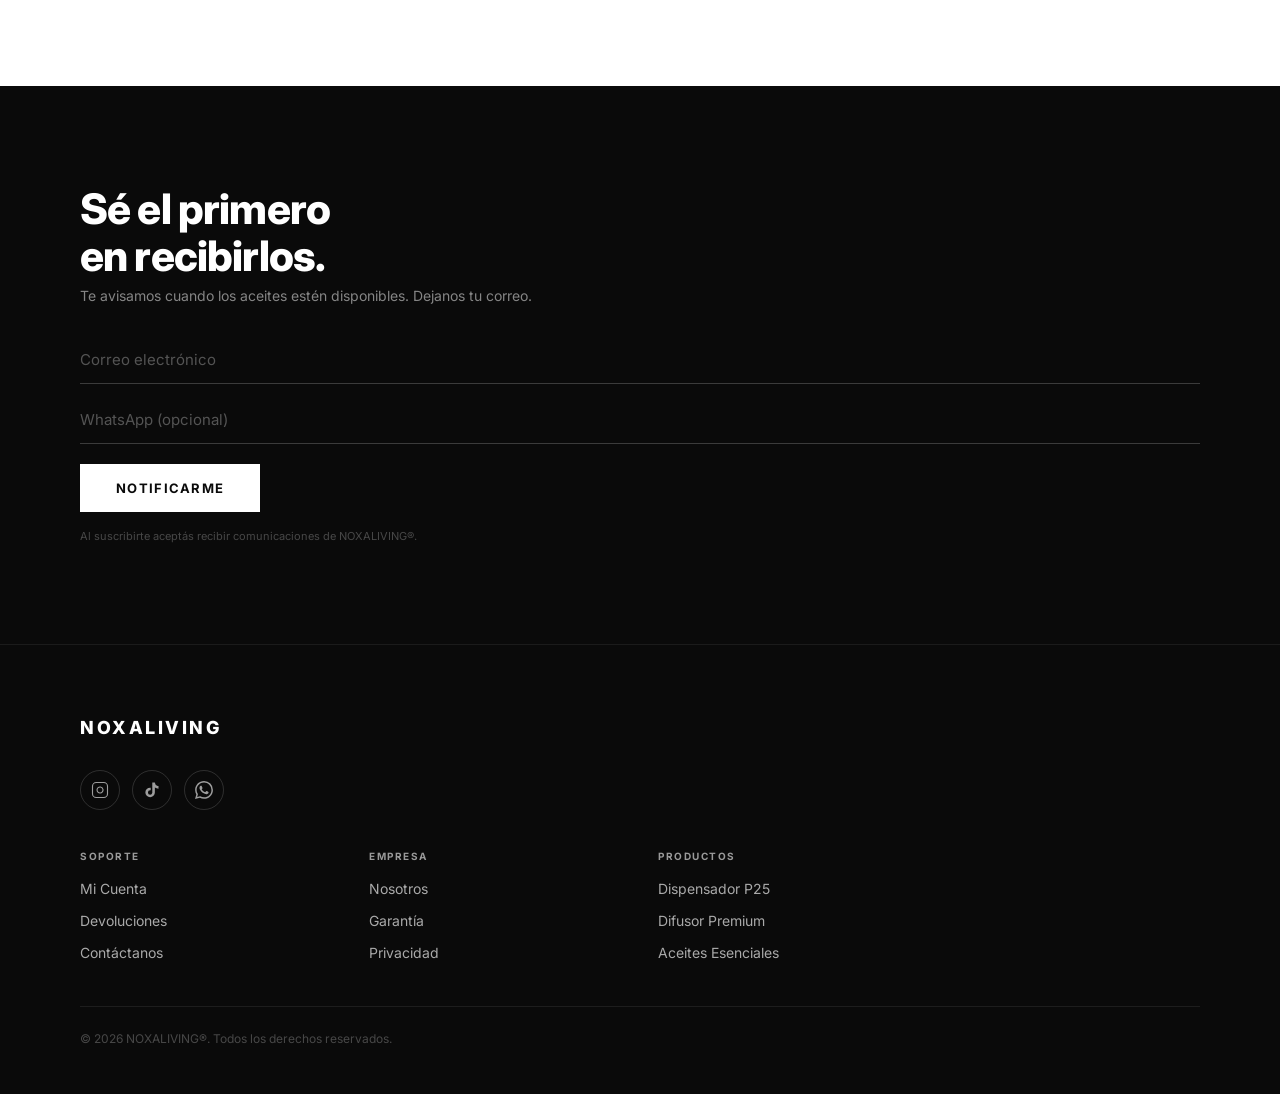
==== commit d42fb291: "Replace product images with standardized 500x500 versions - Updated prod-*.png files with new transp" ====
--- a/aceites.html
+++ b/aceites.html
@@ -69,7 +69,7 @@
     .oil-card:hover { transform: translateY(-3px); box-shadow: 0 8px 32px rgba(0,0,0,0.10); }
 
     .oil-card__img-wrap {
-      background: #f0ece8; padding: 28px 20px 16px;
+      background: #fff; padding: 28px 20px 16px;
       display: flex; align-items: center; justify-content: center;
       min-height: 200px;
     }
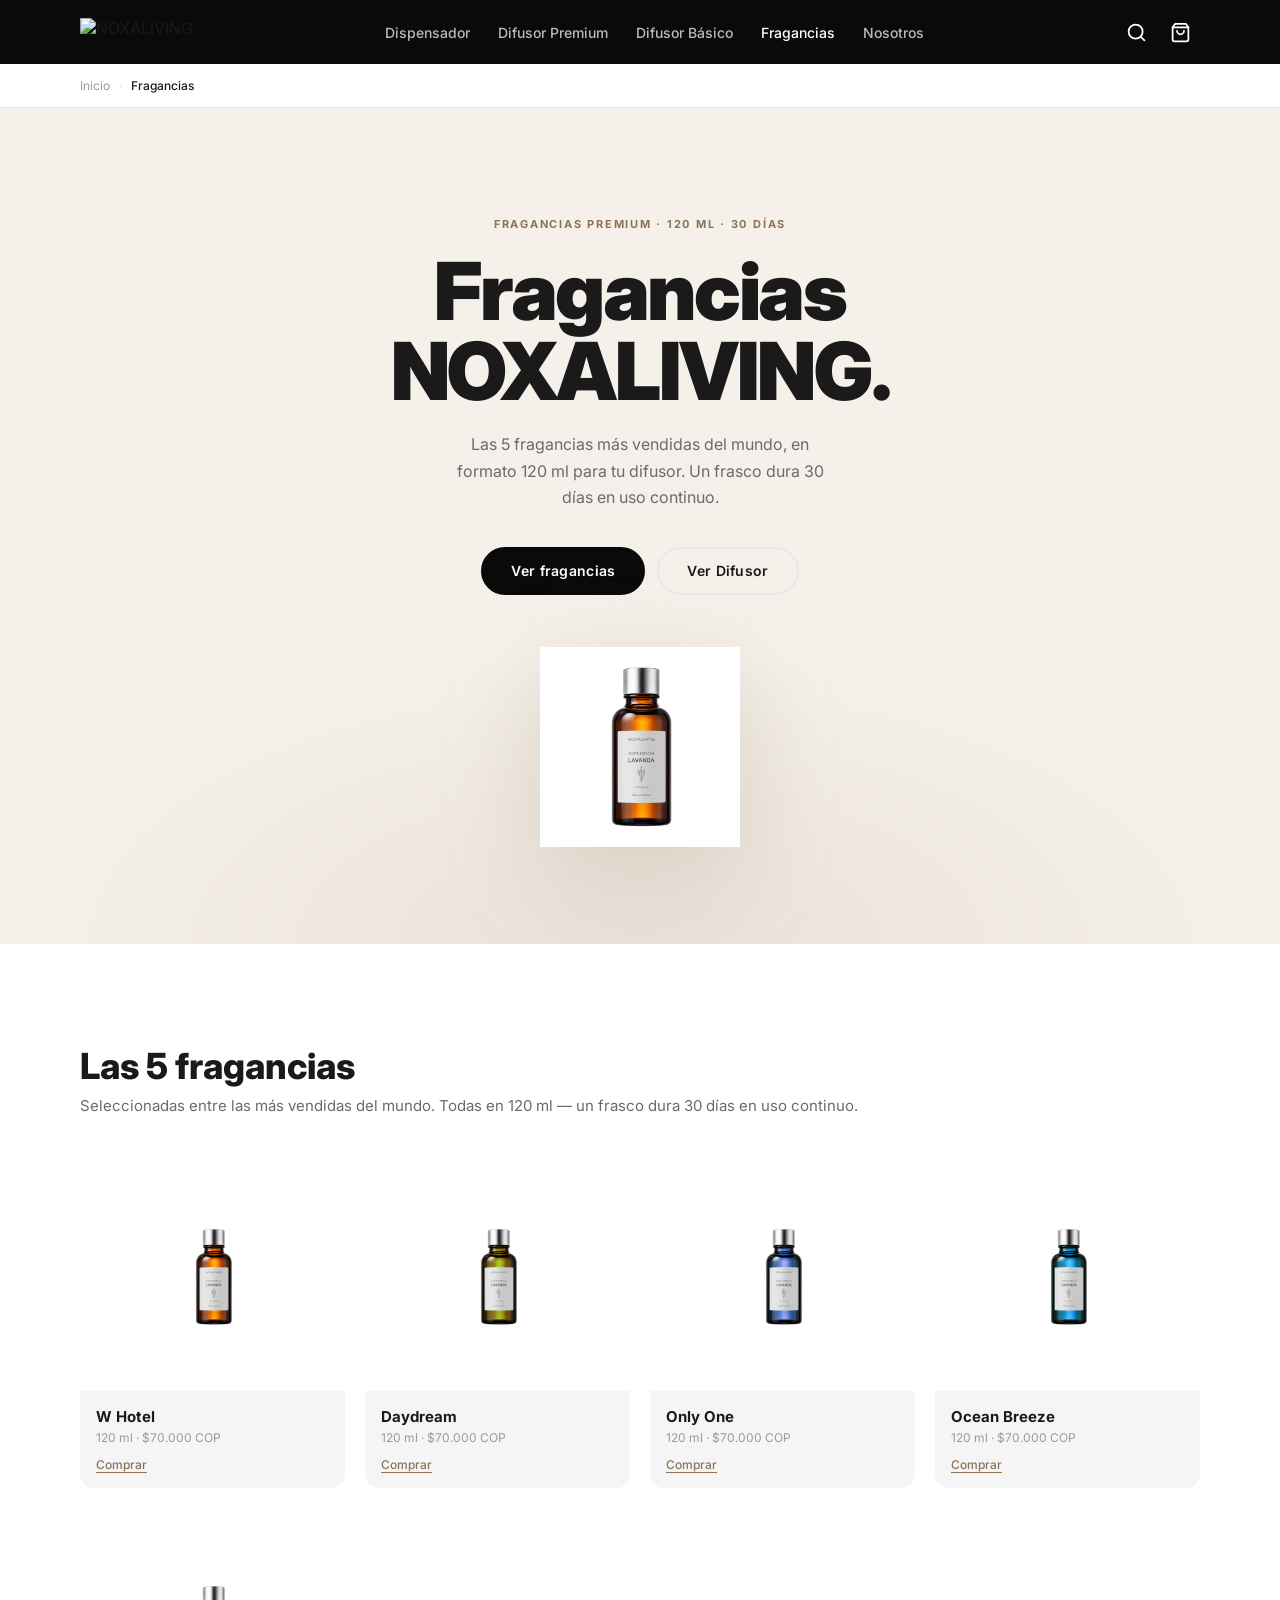
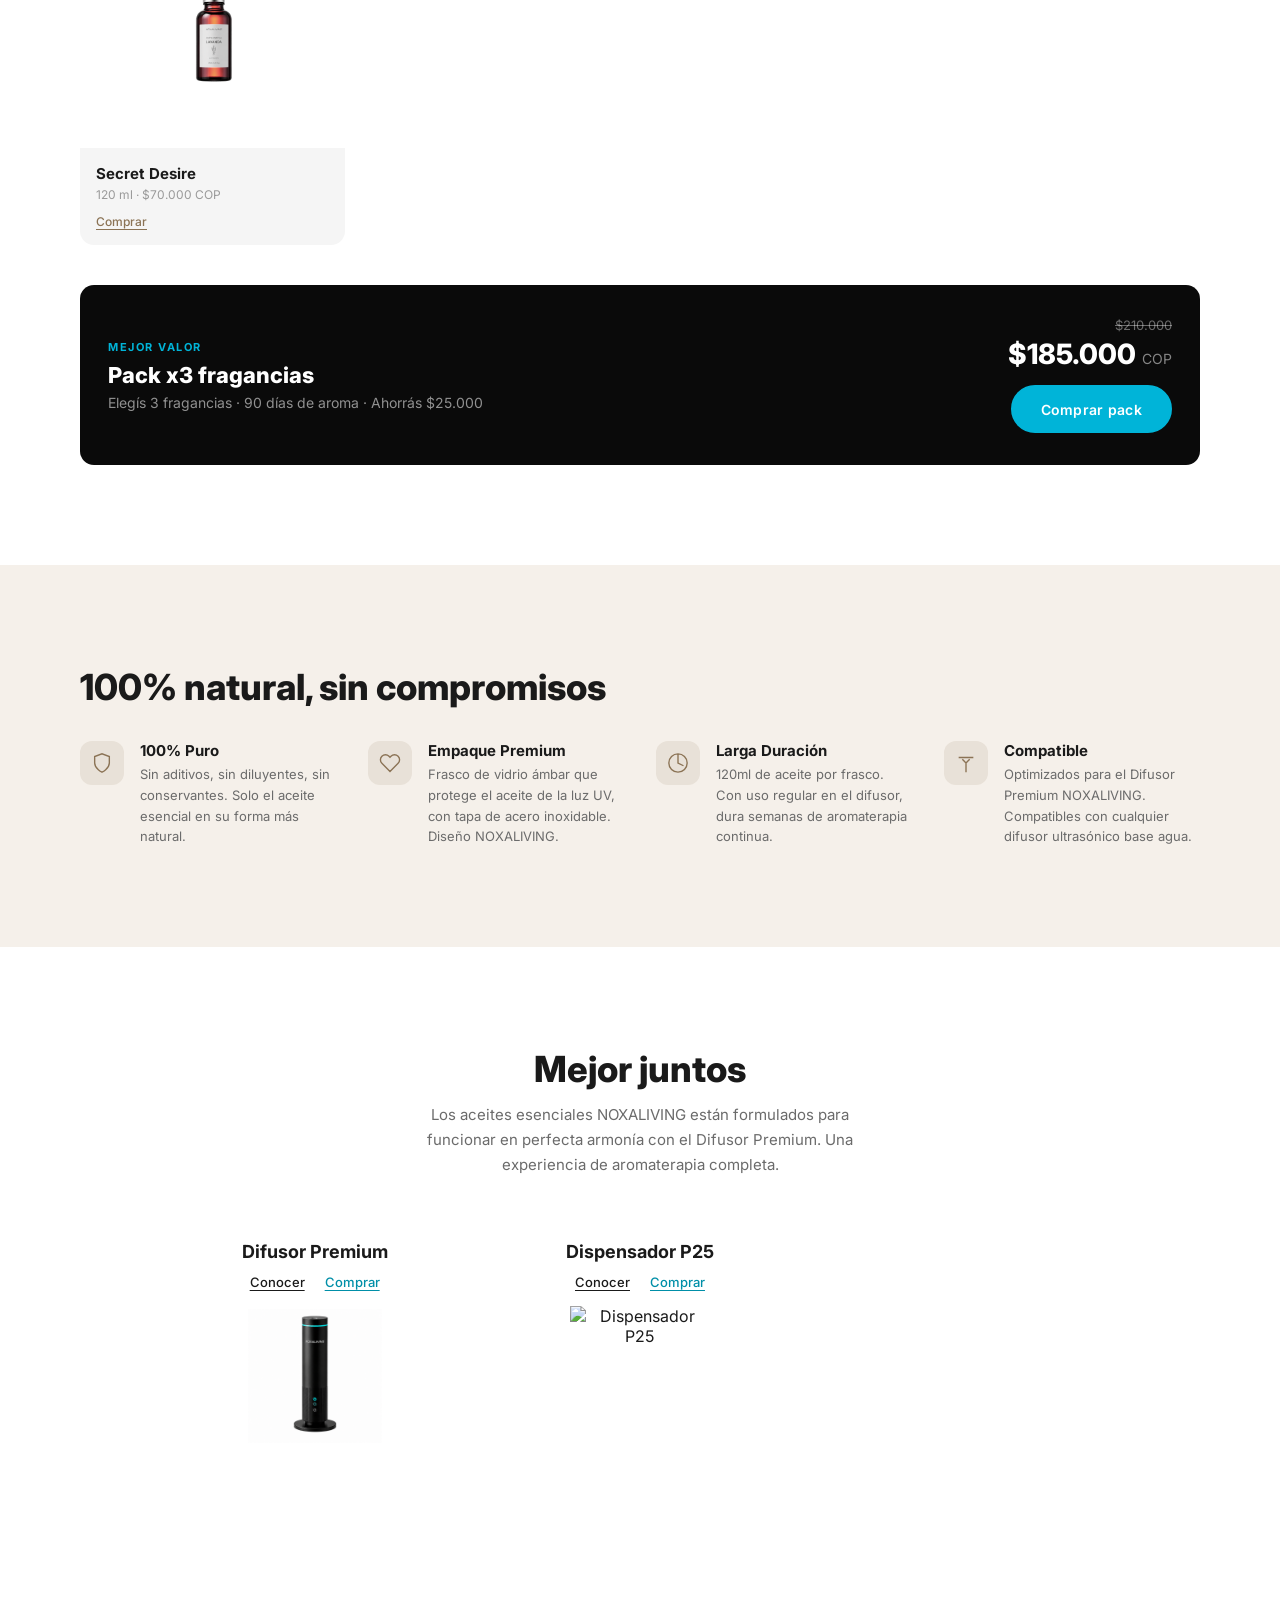
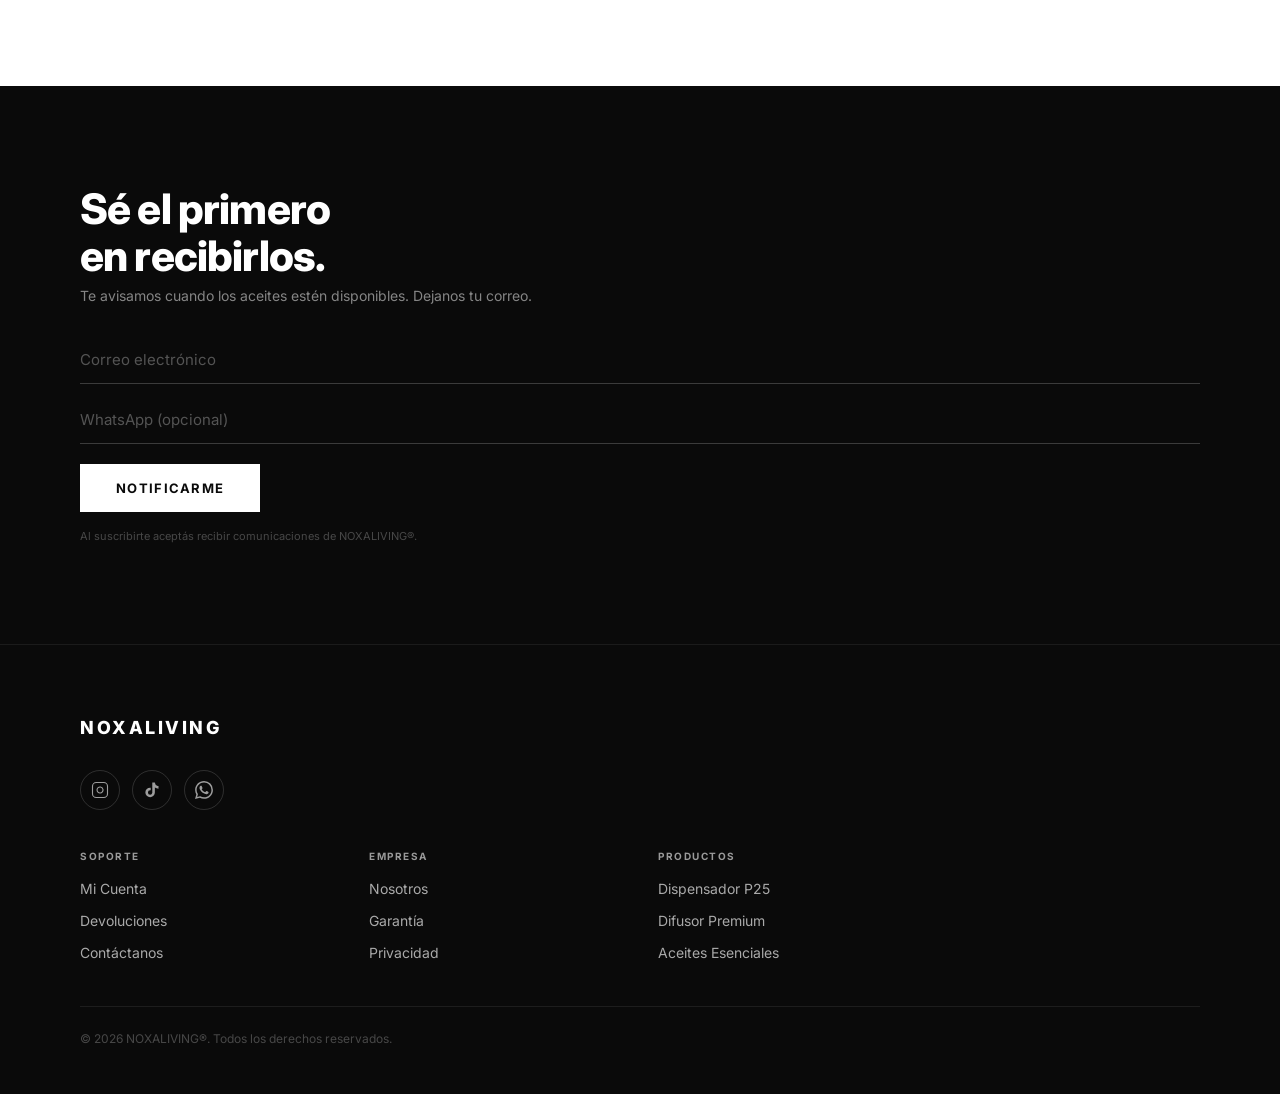
==== commit dc00f6ac: "Replace text logo with logo-white.png image across all pages - header__logo now renders logo-white.p" ====
--- a/aceites.html
+++ b/aceites.html
@@ -148,7 +148,7 @@
 
 <!-- HEADER -->
 <header class="header" id="header">
-  <a href="index.html" class="header__logo">NOXALIVING</a>
+  <a href="index.html" class="header__logo"><img src="logo-white.png" alt="NOXALIVING" class="header__logo-img"></a>
   <nav class="header__nav">
     <a href="dispensador.html"    class="header__nav-link">Dispensador</a>
     <a href="difusor.html"        class="header__nav-link">Difusor Premium</a>
@@ -172,7 +172,7 @@
 <div class="menu-overlay" id="menuOverlay"></div>
 <aside class="menu-drawer" id="menuDrawer">
   <div class="menu-drawer__header">
-    <span class="menu-drawer__brand">NOXALIVING</span>
+    <span class="menu-drawer__brand"><img src="logo-white.png" alt="NOXALIVING" class="header__logo-img" style="height:24px;"></span>
     <button class="menu-drawer__close" id="menuClose" aria-label="Cerrar">
       <svg viewBox="0 0 24 24" fill="none" stroke="currentColor" stroke-width="2" stroke-linecap="round"><line x1="18" y1="6" x2="6" y2="18"/><line x1="6" y1="6" x2="18" y2="18"/></svg>
     </button>
--- a/styles.css
+++ b/styles.css
@@ -45,8 +45,10 @@
 .header.scrolled { box-shadow: 0 2px 32px rgba(0,0,0,0.5); }
 
 .header__logo {
-  color: var(--white); font-size: 17px; font-weight: 800;
-  letter-spacing: 0.14em; text-transform: uppercase; flex-shrink: 0;
+  display: flex; align-items: center; flex-shrink: 0;
+}
+.header__logo-img {
+  height: 28px; width: auto; display: block;
 }
 
 .header__nav { display: none; gap: 28px; }
@@ -320,11 +322,11 @@
 .product-hero__gallery {
   background: var(--gray-100); overflow: hidden;
   min-height: 380px; position: relative;
-  display: flex; align-items: center; justify-content: center;
-}
-.product-hero__gallery img {
-  width: 100%; max-height: 480px; object-fit: contain;
-  padding: 40px 24px;
+  display: flex; flex-direction: column; align-items: center; justify-content: center;
+}
+.product-hero__gallery > img {
+  flex: 1; width: 100%; max-height: 460px; object-fit: contain;
+  padding: 40px 24px 16px;
 }
 
 .product-hero__info { padding: 40px 24px; }
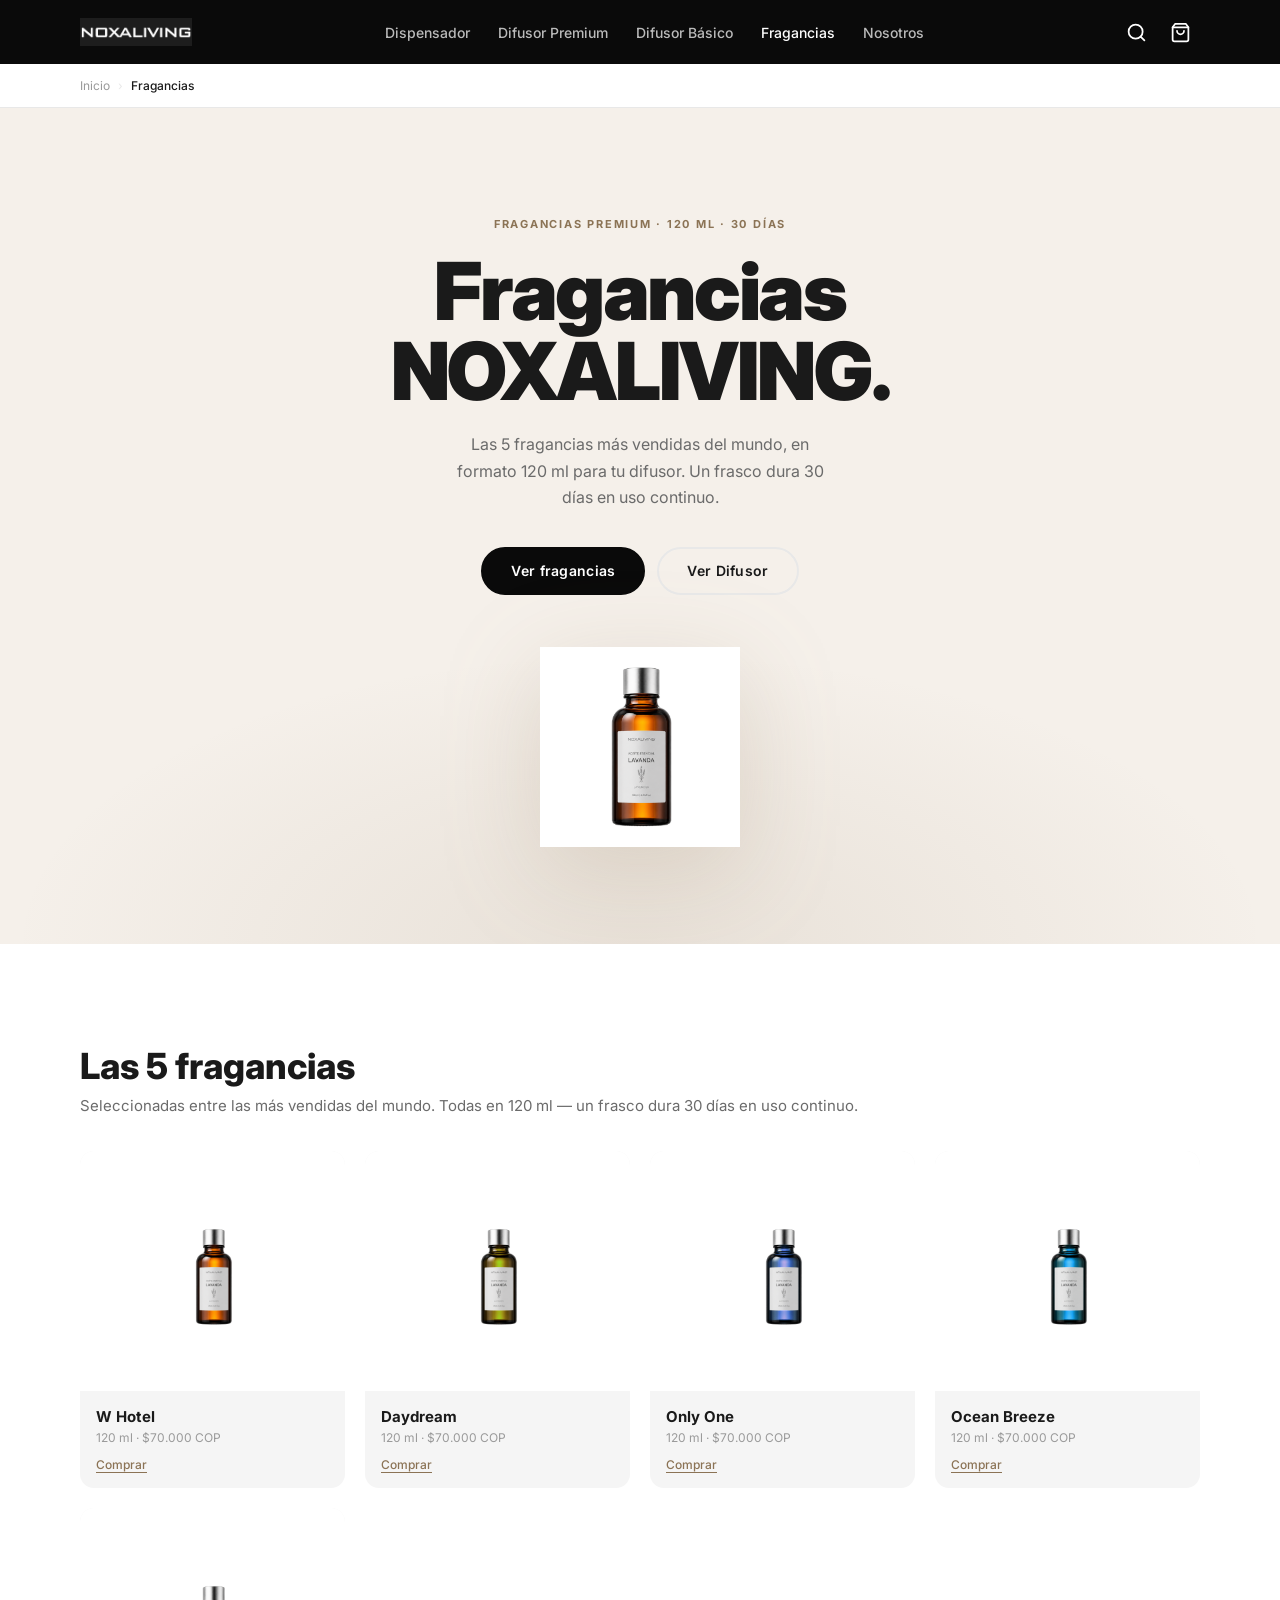
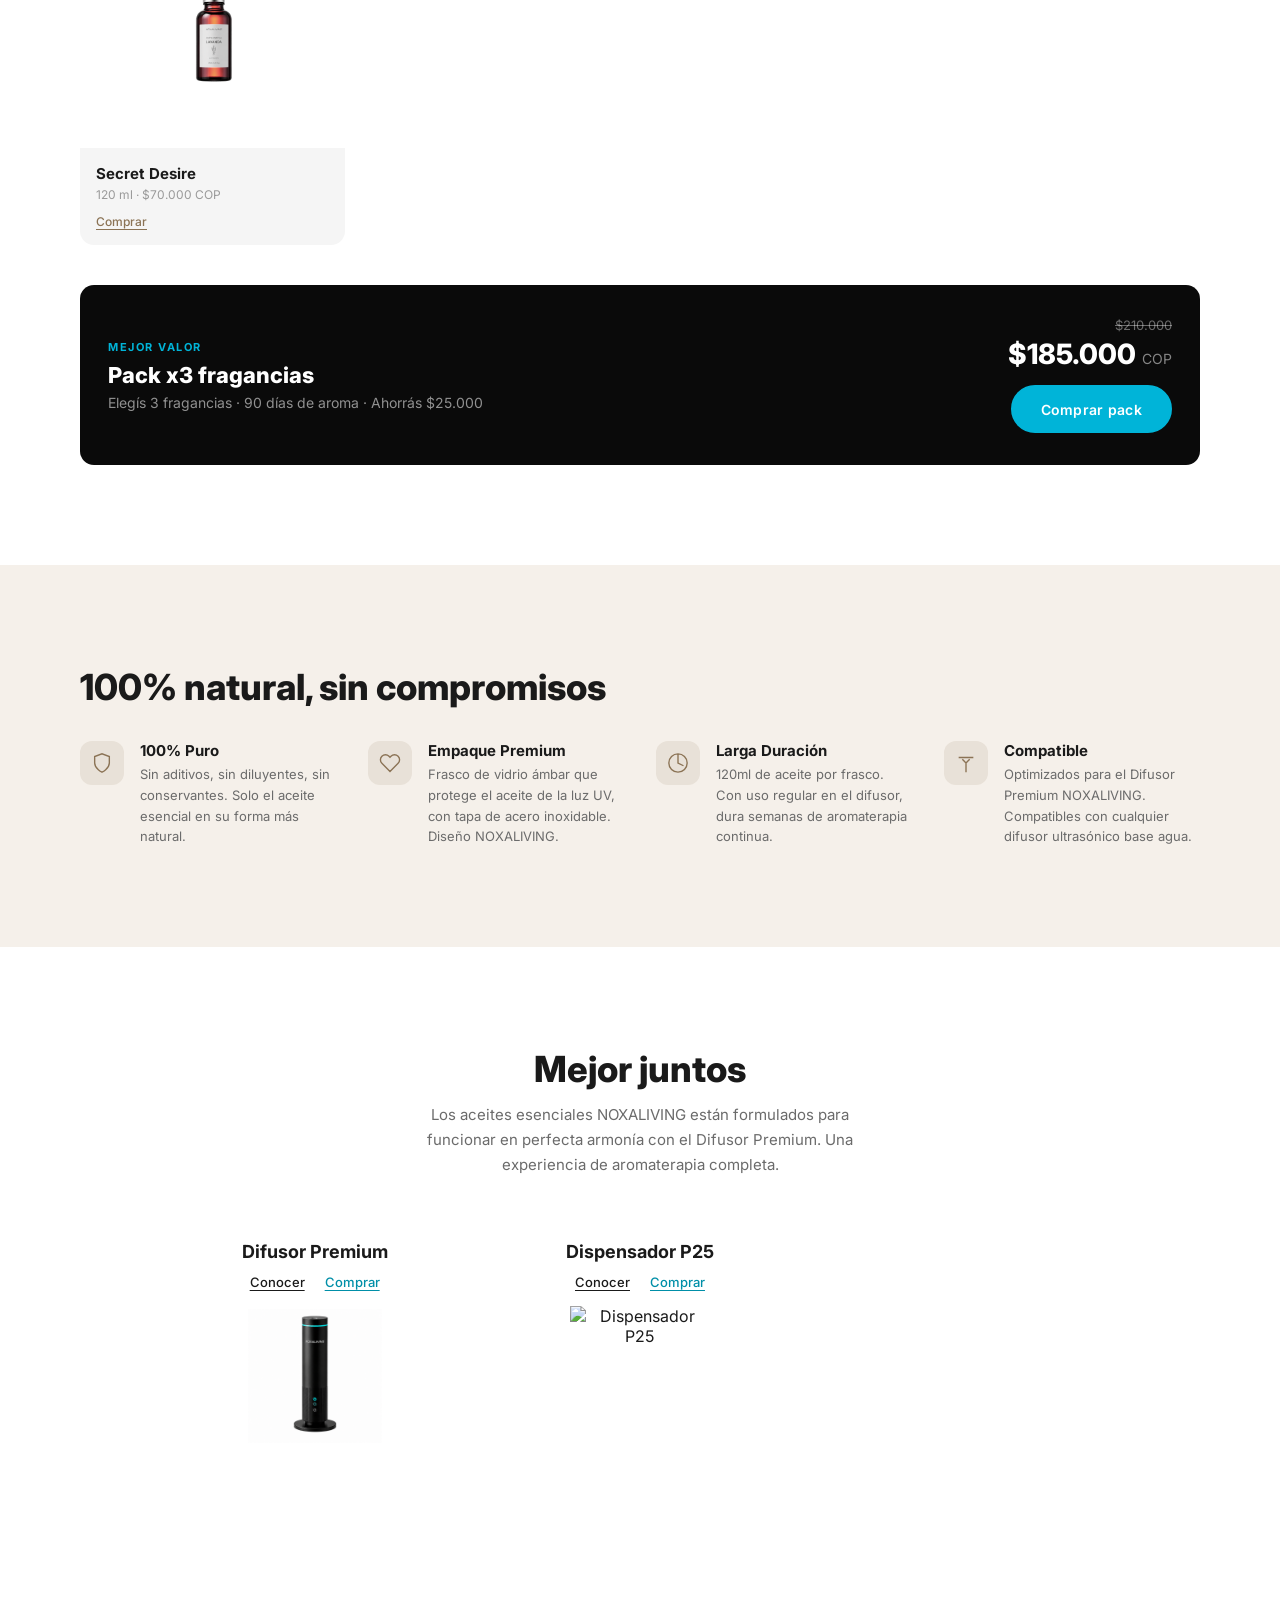
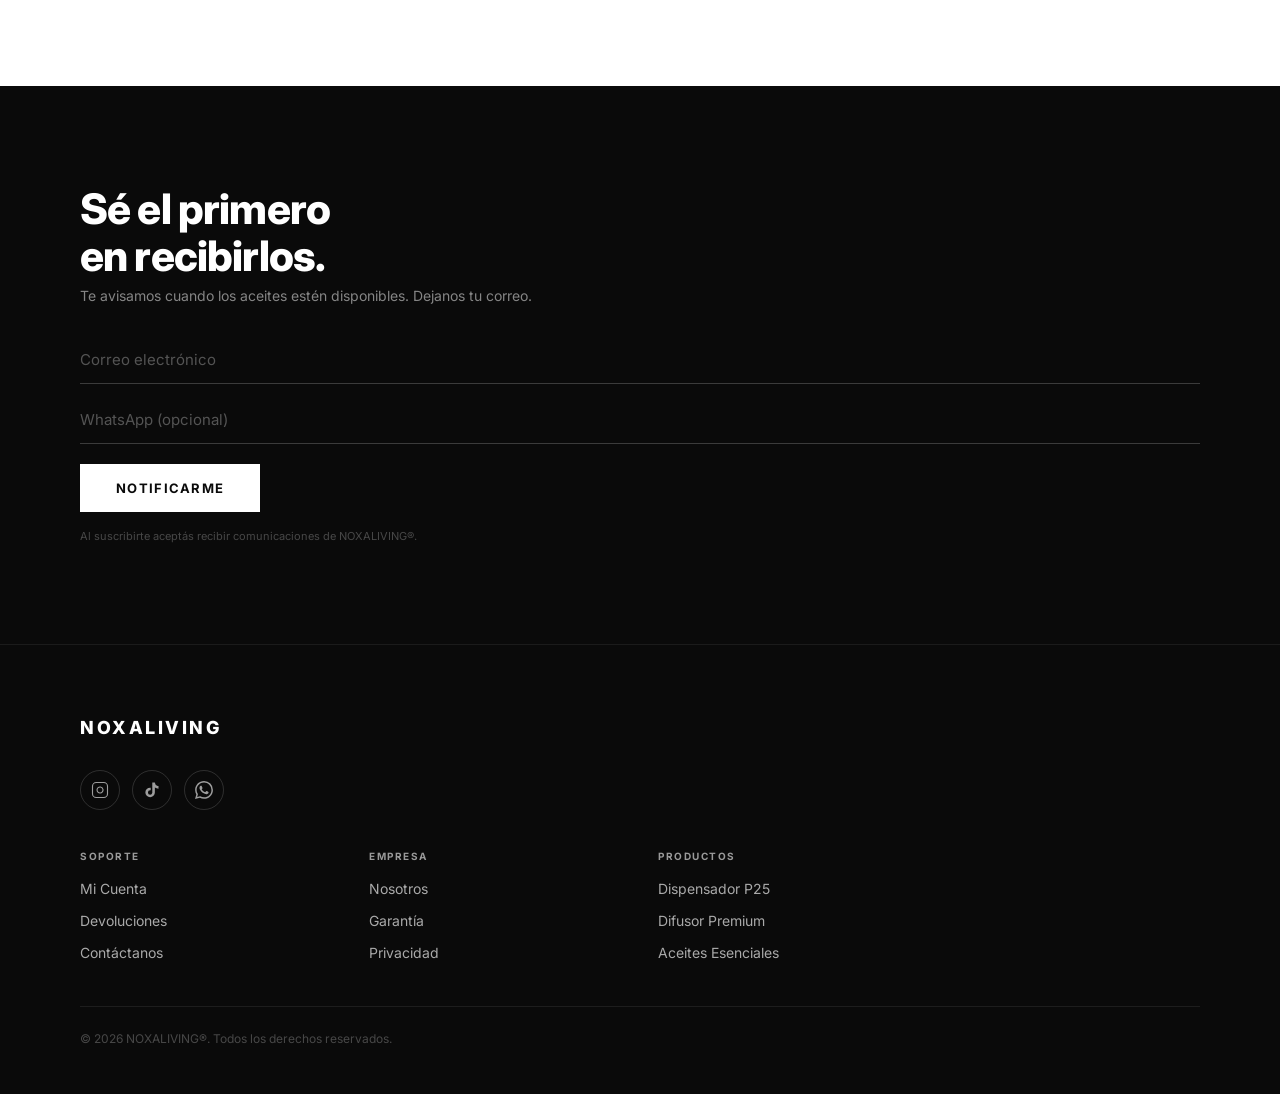
==== commit 3e5ca12a: "Use LOGO FINAL with transparent background in all headers - Added logo-final.png: LOGO FINAL.png pro" ====
--- a/aceites.html
+++ b/aceites.html
@@ -148,7 +148,7 @@
 
 <!-- HEADER -->
 <header class="header" id="header">
-  <a href="index.html" class="header__logo"><img src="logo-white.png" alt="NOXALIVING" class="header__logo-img"></a>
+  <a href="index.html" class="header__logo"><img src="logo-final.png" alt="NOXALIVING" class="header__logo-img"></a>
   <nav class="header__nav">
     <a href="dispensador.html"    class="header__nav-link">Dispensador</a>
     <a href="difusor.html"        class="header__nav-link">Difusor Premium</a>
@@ -172,7 +172,7 @@
 <div class="menu-overlay" id="menuOverlay"></div>
 <aside class="menu-drawer" id="menuDrawer">
   <div class="menu-drawer__header">
-    <span class="menu-drawer__brand"><img src="logo-white.png" alt="NOXALIVING" class="header__logo-img" style="height:24px;"></span>
+    <span class="menu-drawer__brand"><img src="logo-final.png" alt="NOXALIVING" class="header__logo-img" style="height:24px;"></span>
     <button class="menu-drawer__close" id="menuClose" aria-label="Cerrar">
       <svg viewBox="0 0 24 24" fill="none" stroke="currentColor" stroke-width="2" stroke-linecap="round"><line x1="18" y1="6" x2="6" y2="18"/><line x1="6" y1="6" x2="18" y2="18"/></svg>
     </button>
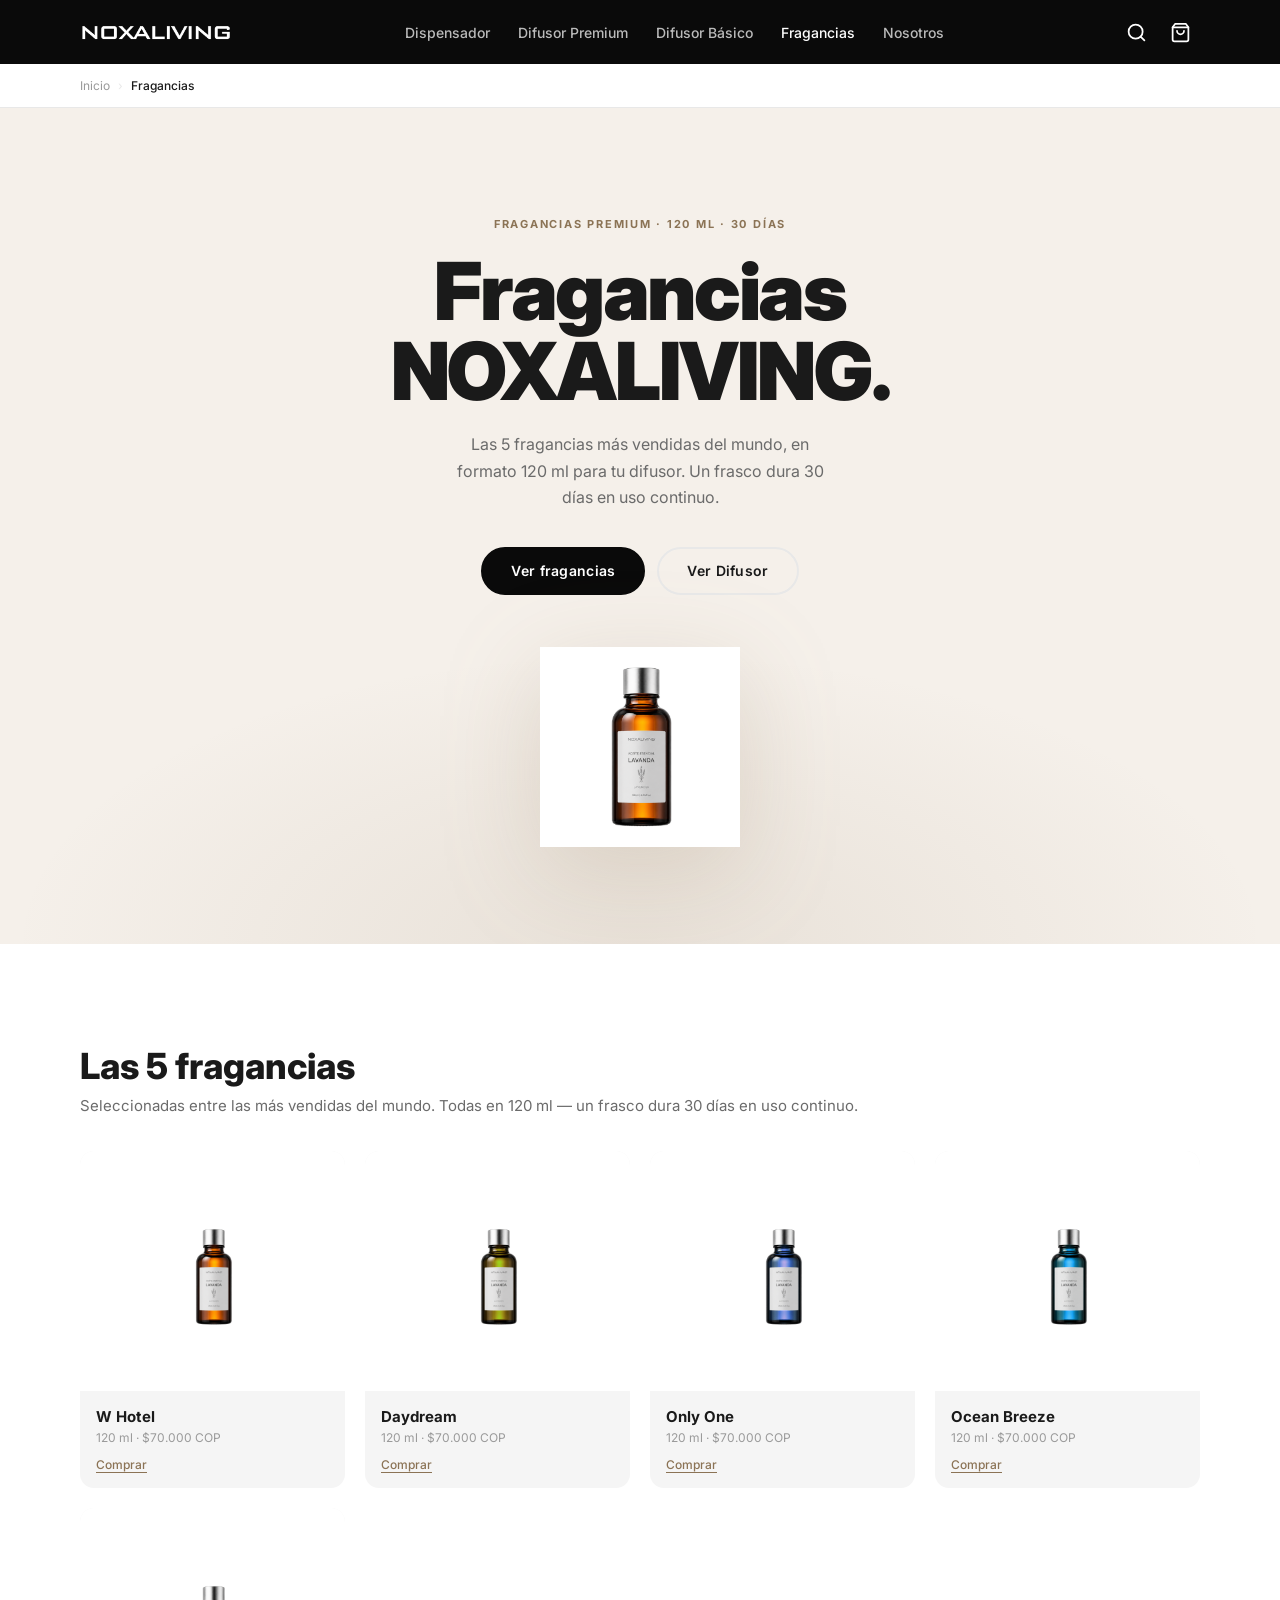
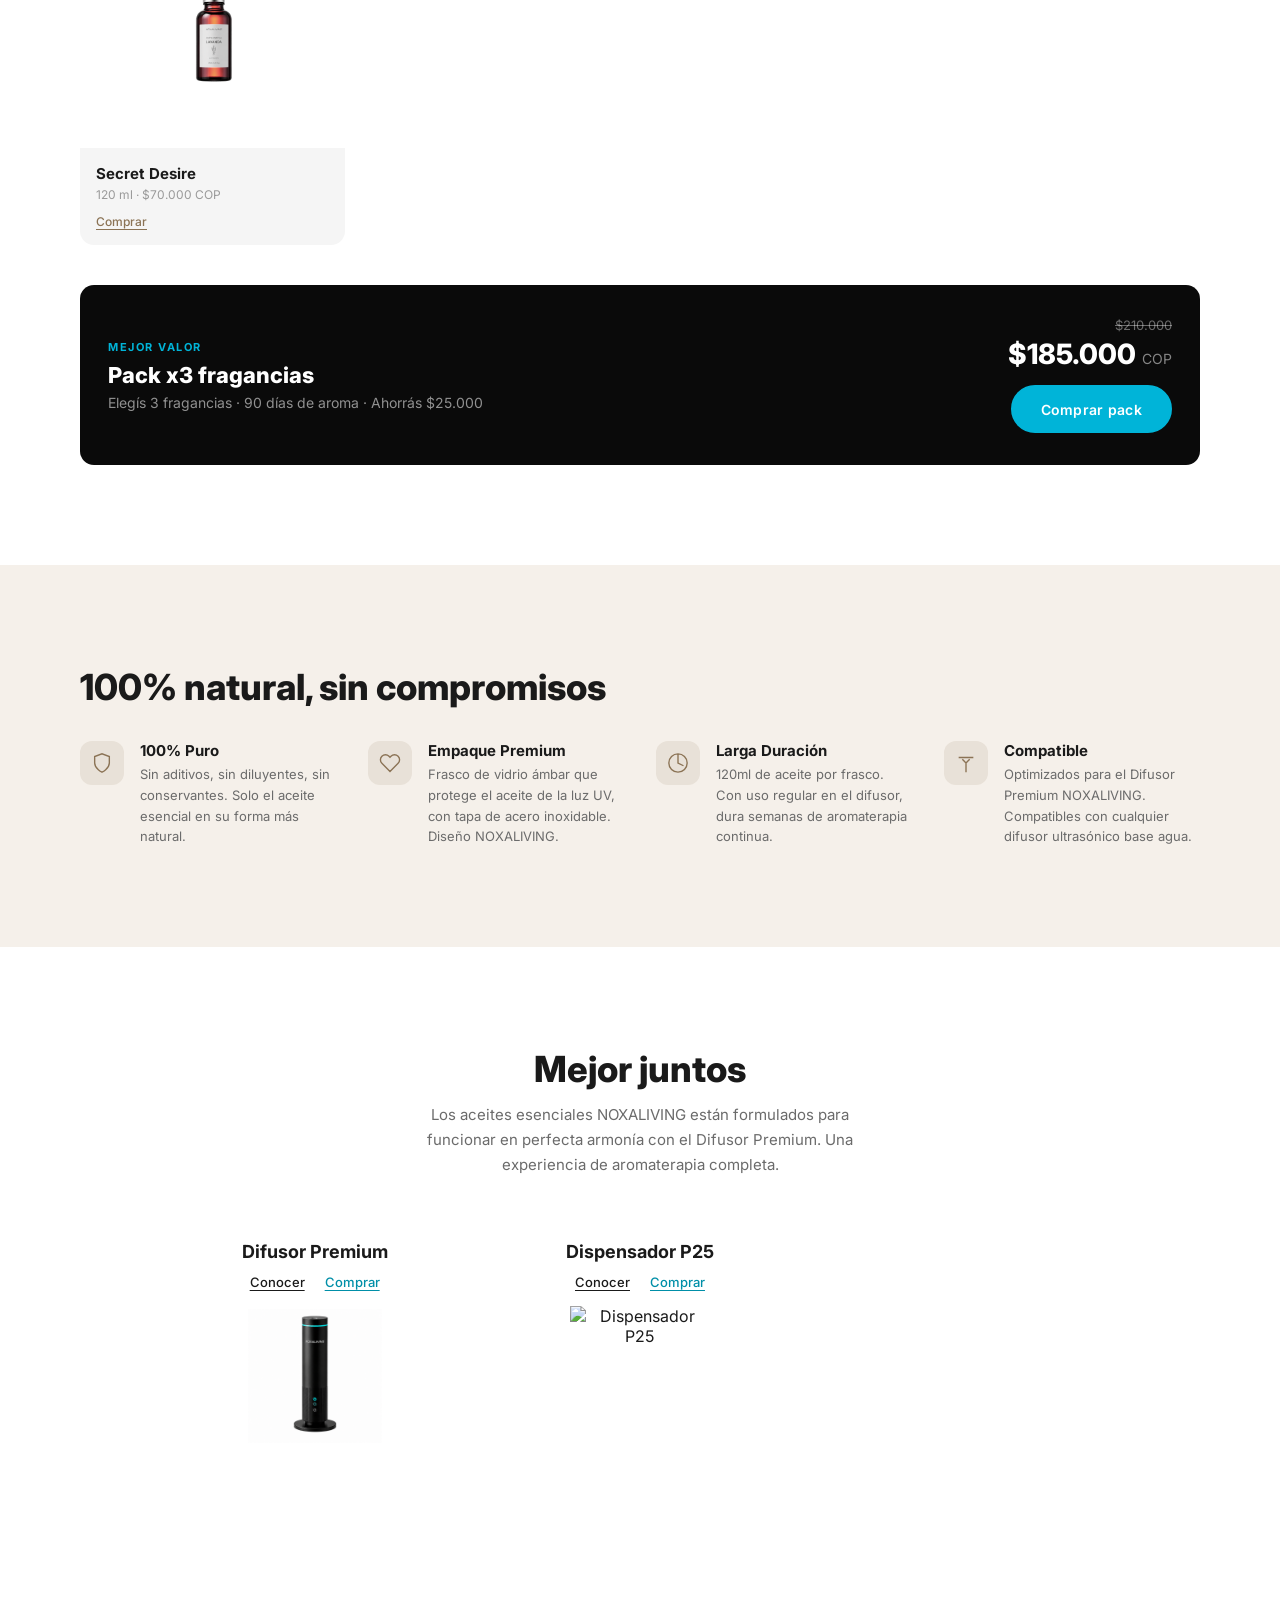
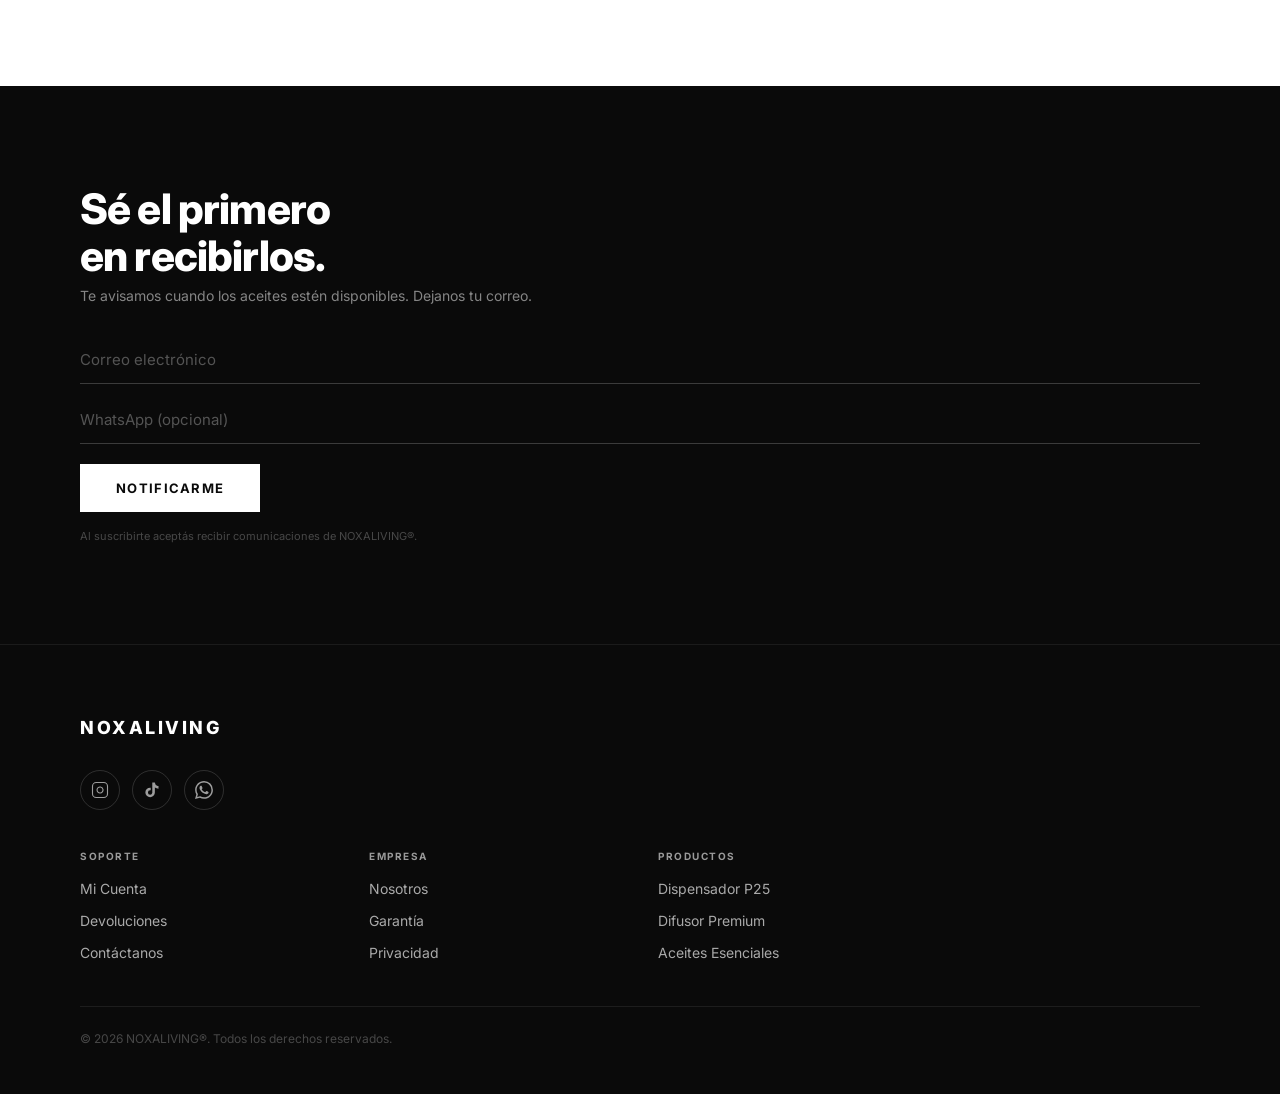
==== commit 3a87009e: "Use LOGO FINAL TRANSPARENTE (RGBA) — clean filename logo.png - Added LOGO FINAL TRANSPARENTE.png + c" ====
--- a/aceites.html
+++ b/aceites.html
@@ -148,7 +148,7 @@
 
 <!-- HEADER -->
 <header class="header" id="header">
-  <a href="index.html" class="header__logo"><img src="logo-final.png" alt="NOXALIVING" class="header__logo-img"></a>
+  <a href="index.html" class="header__logo"><img src="logo.png" alt="NOXALIVING" class="header__logo-img"></a>
   <nav class="header__nav">
     <a href="dispensador.html"    class="header__nav-link">Dispensador</a>
     <a href="difusor.html"        class="header__nav-link">Difusor Premium</a>
@@ -172,7 +172,7 @@
 <div class="menu-overlay" id="menuOverlay"></div>
 <aside class="menu-drawer" id="menuDrawer">
   <div class="menu-drawer__header">
-    <span class="menu-drawer__brand"><img src="logo-final.png" alt="NOXALIVING" class="header__logo-img" style="height:24px;"></span>
+    <span class="menu-drawer__brand"><img src="logo.png" alt="NOXALIVING" class="header__logo-img" style="height:24px;"></span>
     <button class="menu-drawer__close" id="menuClose" aria-label="Cerrar">
       <svg viewBox="0 0 24 24" fill="none" stroke="currentColor" stroke-width="2" stroke-linecap="round"><line x1="18" y1="6" x2="6" y2="18"/><line x1="6" y1="6" x2="18" y2="18"/></svg>
     </button>
--- a/styles.css
+++ b/styles.css
@@ -48,7 +48,7 @@
   display: flex; align-items: center; flex-shrink: 0;
 }
 .header__logo-img {
-  height: 28px; width: auto; display: block;
+  height: 38px; width: auto; display: block;
 }
 
 .header__nav { display: none; gap: 28px; }
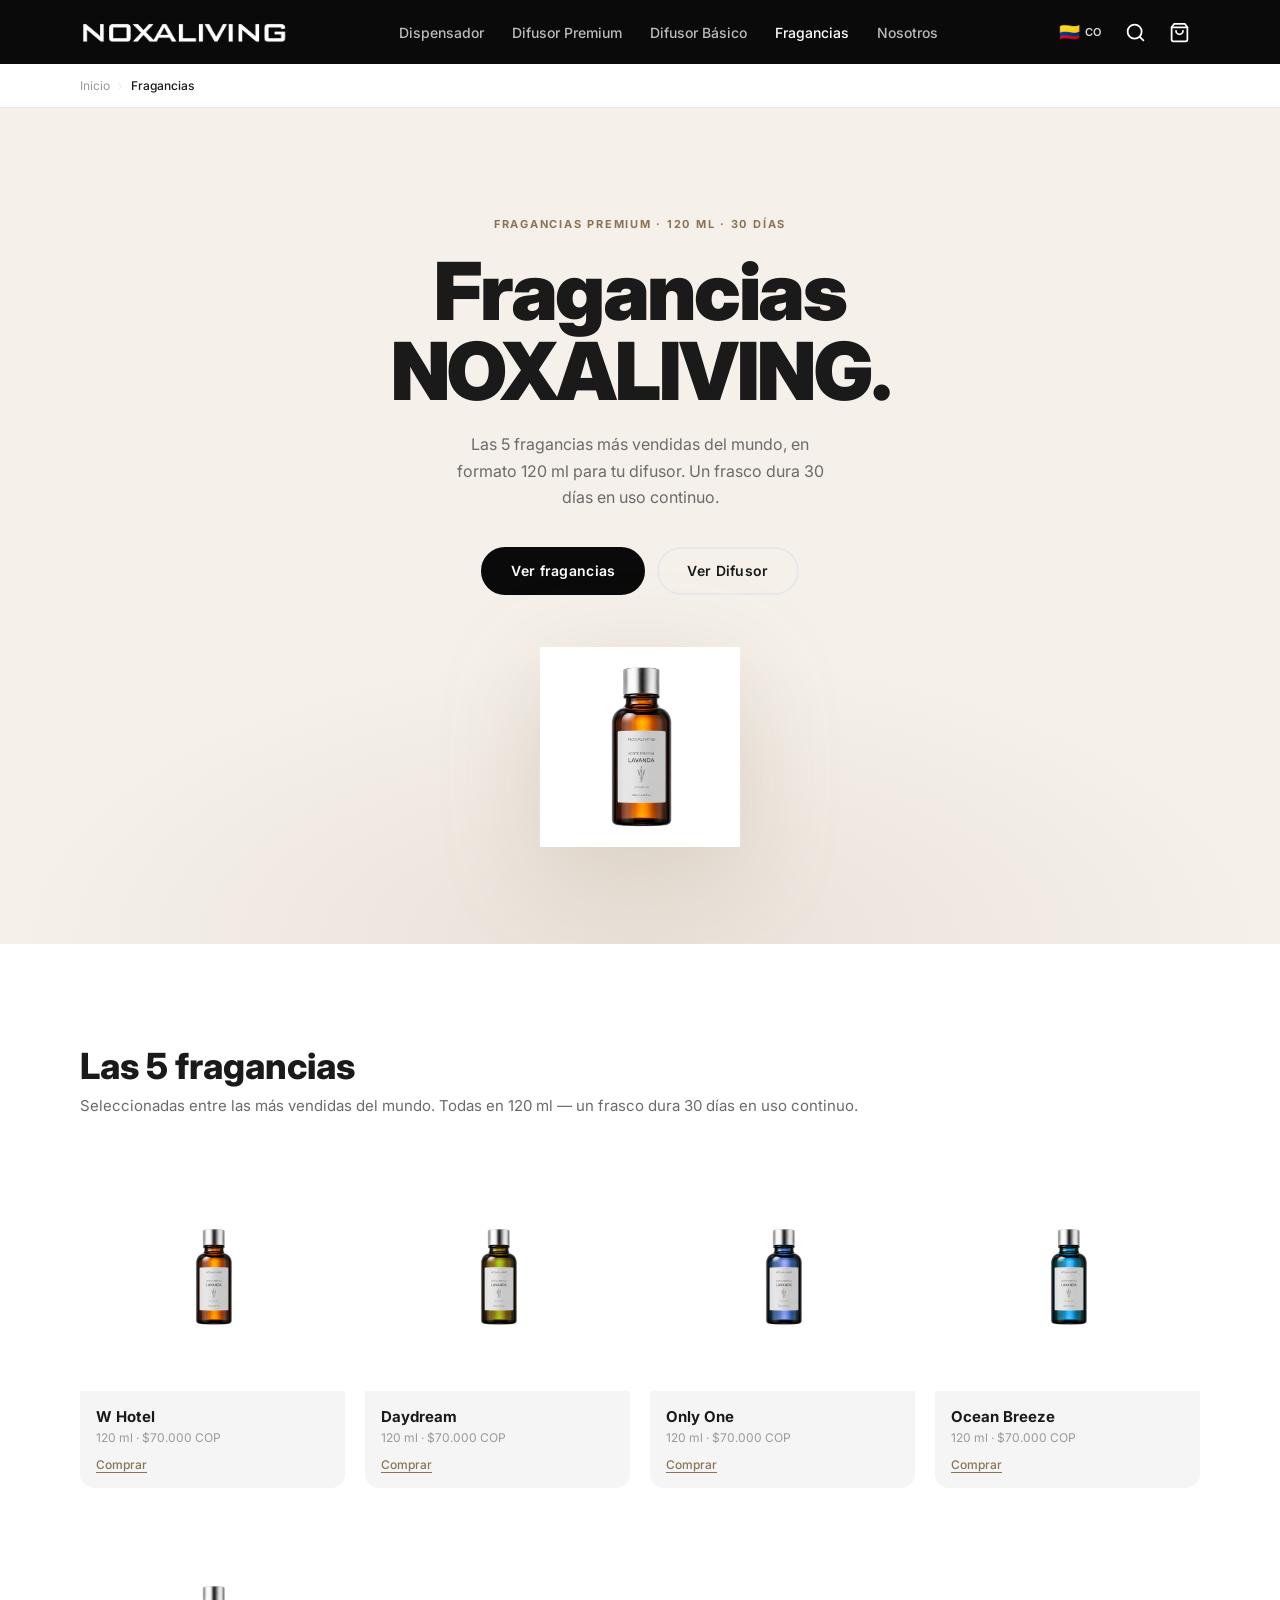
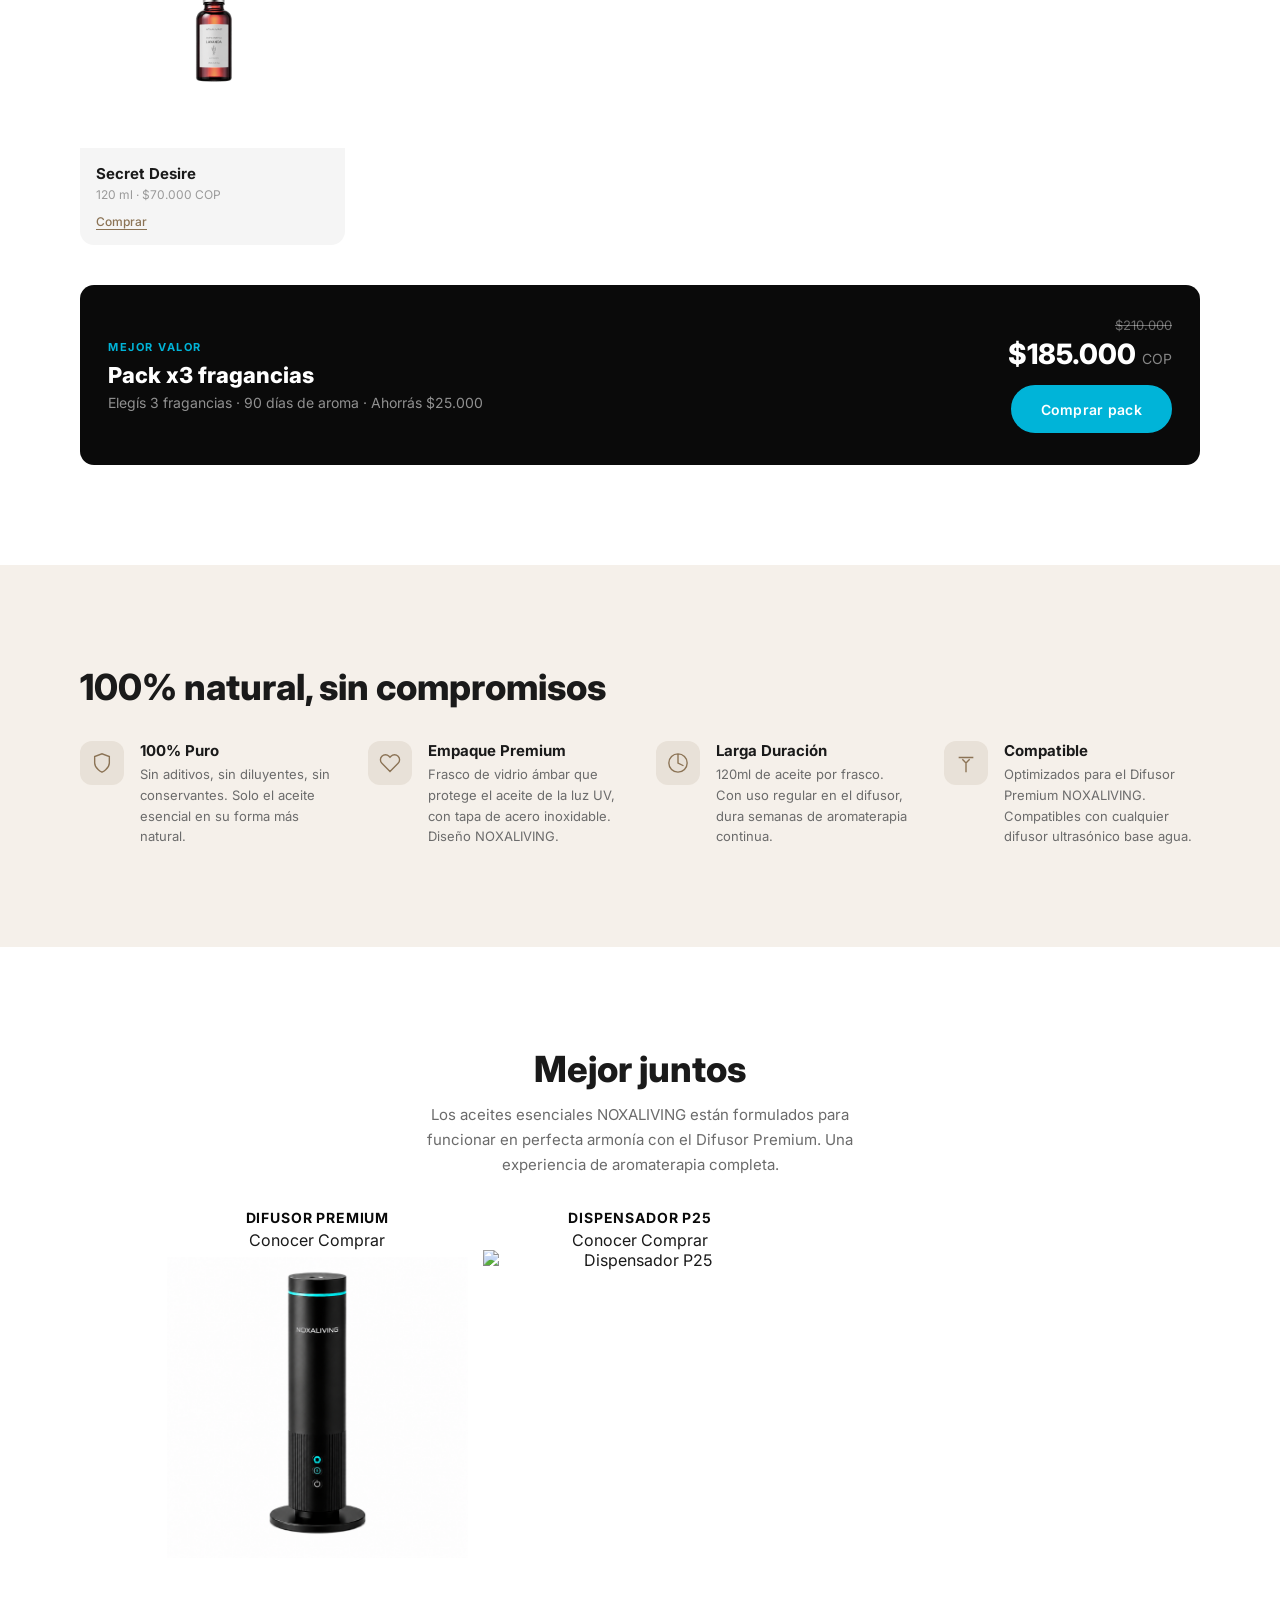
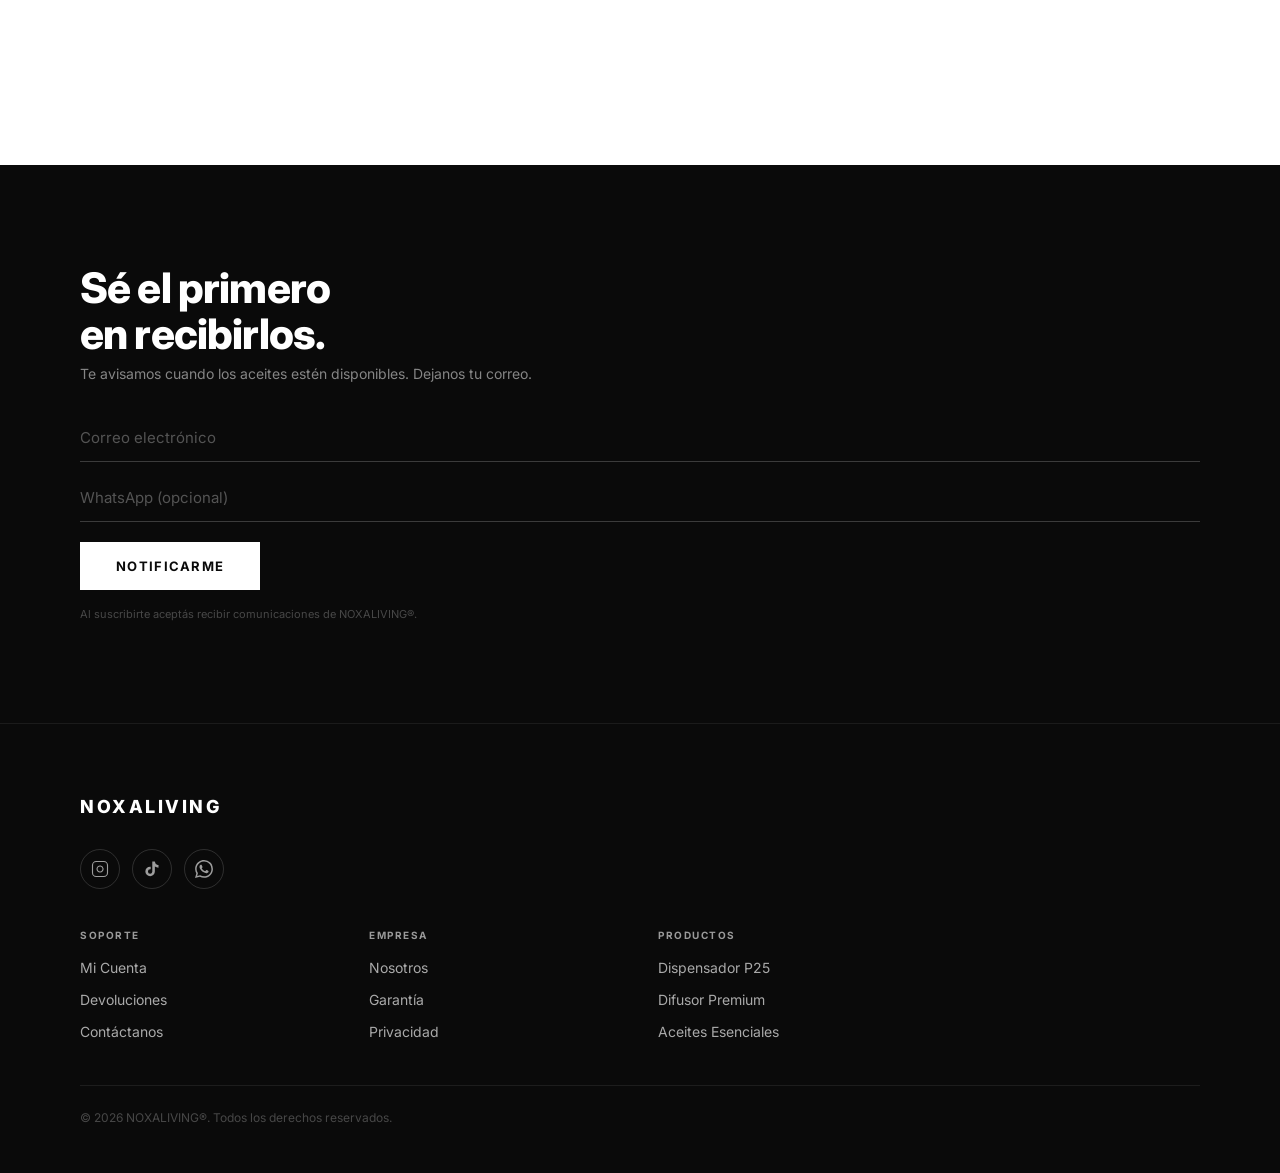
==== commit 77ba611a: "Country selector: auto-detect by IP, manual override, all pages" ====
--- a/aceites.html
+++ b/aceites.html
@@ -157,6 +157,16 @@
     <a href="index.html#nosotros" class="header__nav-link">Nosotros</a>
   </nav>
   <div class="header__actions">
+    <div class="country-wrap">
+      <button class="header__btn country-btn" id="countryBtn" aria-label="País">
+        <span class="country-btn__flag" id="countryFlag">🌐</span>
+        <span class="country-btn__code" id="countryCode"></span>
+      </button>
+      <div class="country-drop" id="countryDrop">
+        <div class="country-drop__head">Seleccioná tu país</div>
+        <div class="country-drop__list" id="countryList"></div>
+      </div>
+    </div>
     <button class="header__btn" aria-label="Buscar">
       <svg viewBox="0 0 24 24" fill="none" stroke="currentColor" stroke-width="2" stroke-linecap="round" stroke-linejoin="round"><circle cx="11" cy="11" r="8"/><line x1="21" y1="21" x2="16.65" y2="16.65"/></svg>
     </button>
@@ -445,5 +455,6 @@
     setTimeout(() => { btn.textContent = 'Notificarme'; btn.classList.remove('done'); this.reset(); }, 3500);
   });
 </script>
+<script src="country.js" defer></script>
 </body>
 </html>
--- a/styles.css
+++ b/styles.css
@@ -48,7 +48,7 @@
   display: flex; align-items: center; flex-shrink: 0;
 }
 .header__logo-img {
-  height: 38px; width: auto; display: block;
+  height: 52px; width: auto; display: block;
 }
 
 .header__nav { display: none; gap: 28px; }
@@ -69,6 +69,49 @@
 }
 .header__btn:hover { background: rgba(255,255,255,0.1); }
 .header__btn svg   { width: 21px; height: 21px; }
+
+/* ===== COUNTRY SELECTOR ===== */
+.country-wrap { position: relative; }
+
+.country-btn {
+  display: flex !important; align-items: center; gap: 5px;
+  width: auto !important; padding: 0 10px !important;
+  color: var(--white); height: 40px; border-radius: 8px;
+  font-size: 12px; font-weight: 500; letter-spacing: 0.04em;
+  transition: background var(--trans);
+}
+.country-btn:hover { background: rgba(255,255,255,0.1); }
+.country-btn__flag { font-size: 17px; line-height: 1; }
+.country-btn__code { font-size: 11px; font-weight: 600; opacity: 0.85; }
+
+.country-drop {
+  position: absolute; top: calc(100% + 6px); right: 0;
+  background: var(--white); border: 1px solid var(--gray-200);
+  border-radius: 12px; box-shadow: 0 12px 40px rgba(0,0,0,0.15);
+  width: 210px; z-index: 500;
+  opacity: 0; transform: translateY(-6px) scale(0.98);
+  pointer-events: none;
+  transition: opacity 0.18s ease, transform 0.18s ease;
+}
+.country-drop.open {
+  opacity: 1; transform: translateY(0) scale(1);
+  pointer-events: auto;
+}
+.country-drop__head {
+  padding: 12px 14px 8px;
+  font-size: 10px; font-weight: 700; letter-spacing: 0.12em;
+  text-transform: uppercase; color: var(--gray-400);
+}
+.country-drop__list { max-height: 280px; overflow-y: auto; padding-bottom: 6px; }
+.country-item {
+  display: flex; align-items: center; gap: 10px;
+  padding: 9px 14px; cursor: pointer;
+  font-size: 13px; color: var(--dark);
+  transition: background 0.12s;
+}
+.country-item:hover { background: var(--gray-100); }
+.country-item.active { background: #f0f0f0; font-weight: 600; }
+.country-item__flag { font-size: 18px; flex-shrink: 0; }
 
 /* ===== MOBILE DRAWER ===== */
 .menu-overlay {
@@ -164,25 +207,47 @@
 
 /* ===== PRODUCT CARDS ===== */
 .products-grid {
-  display: flex; flex-direction: column; gap: 12px; margin-top: 32px;
+  display: grid;
+  grid-template-columns: repeat(2, 1fr);
+  gap: 4px;
+  margin-top: 32px;
 }
 .product-card {
-  background: var(--white); border-radius: var(--radius);
-  display: flex; align-items: center; gap: 16px; padding: 20px;
-  transition: box-shadow var(--trans), transform var(--trans);
-}
-.product-card:hover { box-shadow: 0 4px 24px rgba(0,0,0,0.08); transform: translateY(-2px); }
-.product-card__info { flex: 1; }
-.product-card__name { font-size: 18px; font-weight: 700; margin-bottom: 12px; }
-.product-card__links { display: flex; gap: 20px; }
-.product-card__link {
-  font-size: 13px; font-weight: 500;
-  text-decoration: underline; text-underline-offset: 3px; color: var(--dark);
-  transition: color var(--trans);
-}
-.product-card__link:hover     { color: var(--teal); }
-.product-card__link--buy      { color: var(--teal-dk); }
-.product-card__img { width: 96px; height: 96px; object-fit: contain; flex-shrink: 0; }
+  display: flex; flex-direction: column;
+  text-decoration: none; color: inherit;
+  cursor: pointer; background: transparent;
+}
+.product-card__media {
+  position: relative; overflow: hidden;
+  background: var(--gray-100);
+  aspect-ratio: 1 / 1;
+  margin-bottom: 12px;
+}
+.product-card__badge {
+  position: absolute; top: 10px; left: 10px; z-index: 1;
+  font-size: 9px; font-weight: 700; letter-spacing: 0.12em;
+  text-transform: uppercase; background: var(--black); color: var(--white);
+  padding: 4px 8px;
+}
+.product-card__img {
+  width: 100%; height: 100%;
+  object-fit: contain;
+  transition: transform 0.5s ease;
+  display: block;
+}
+.product-card:hover .product-card__img { transform: scale(1.05); }
+.product-card__info { padding: 0 4px; }
+.product-card__name {
+  font-size: 12px; font-weight: 700;
+  text-transform: uppercase; letter-spacing: 0.06em;
+  margin-bottom: 4px; color: var(--black);
+}
+.product-card__sub {
+  font-size: 11px; color: #888; margin-bottom: 6px;
+}
+.product-card__price {
+  font-size: 13px; font-weight: 400; color: var(--black);
+}
 
 /* ===== SPLIT SECTIONS ===== */
 .split { display: flex; flex-direction: column; }
@@ -195,6 +260,16 @@
 .split__media video {
   width: 100%; height: 100%; object-fit: cover;
   object-position: center; display: block;
+}
+
+/* Video split: 9:16 portrait on mobile, fills container on desktop */
+.split--video .split__media {
+  min-height: unset;
+  aspect-ratio: 9 / 16;
+}
+.split--video .split__content {
+  padding-top: 24px;
+  padding-bottom: 32px;
 }
 
 .split__content {
@@ -382,15 +457,17 @@
 
   .section { padding: 80px 40px; }
 
-  .products-grid { display: grid; grid-template-columns: repeat(3,1fr); gap: 16px; }
-  .product-card { flex-direction: column; text-align: center; padding: 32px 24px; align-items: center; }
-  .product-card__img { width: 140px; height: 140px; margin-bottom: 8px; }
-  .product-card__links { justify-content: center; }
+  .products-grid { grid-template-columns: repeat(3,1fr); gap: 8px; }
+  .product-card__name { font-size: 14px; }
+  .product-card__sub  { font-size: 12px; }
+  .product-card__price { font-size: 14px; }
+  .product-card__info { padding: 0 6px; }
 
   .split { flex-direction: row; min-height: 560px; }
   .split--reverse { flex-direction: row-reverse; }
   .split__media { flex: 1; min-height: unset; }
   .split__content { flex: 1; padding: 60px 56px; }
+  .split--video .split__media { aspect-ratio: unset; }
 
   .trust-grid    { grid-template-columns: repeat(4,1fr); }
   .features-grid { grid-template-columns: repeat(4,1fr); }
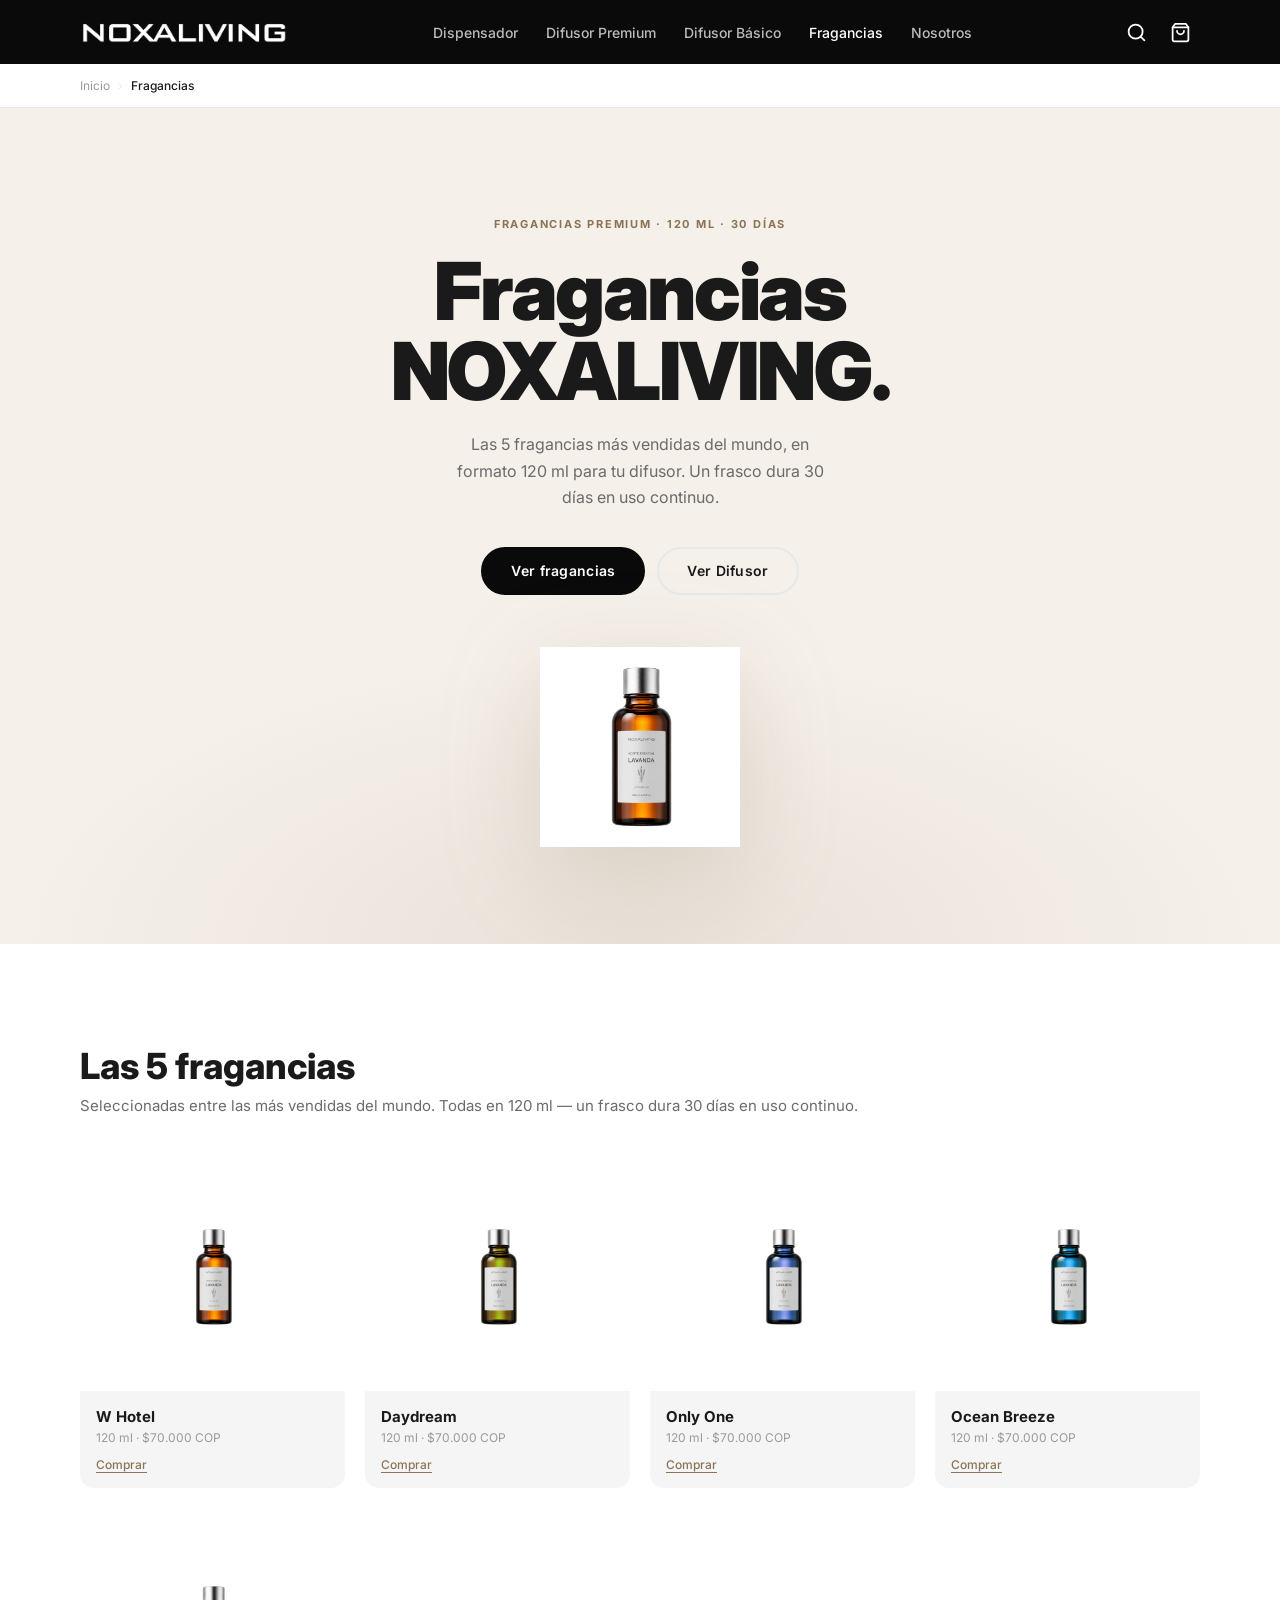
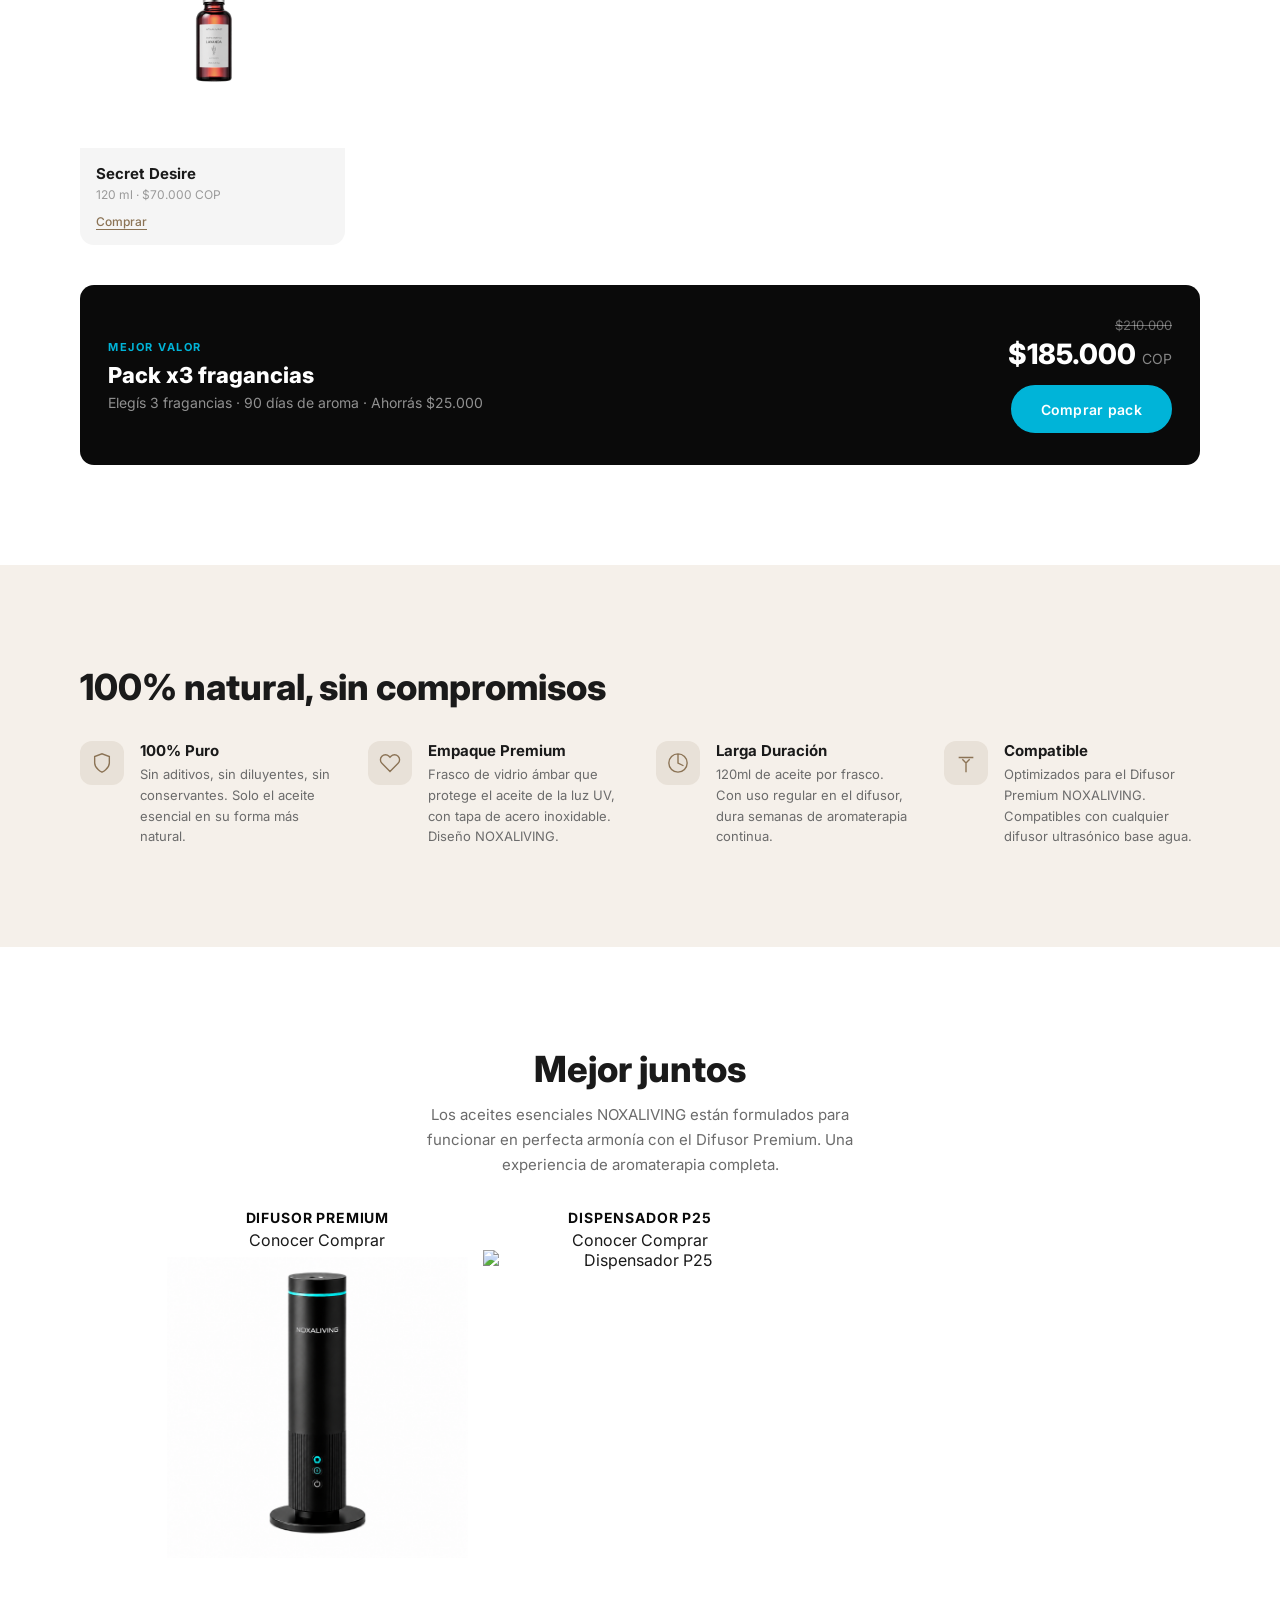
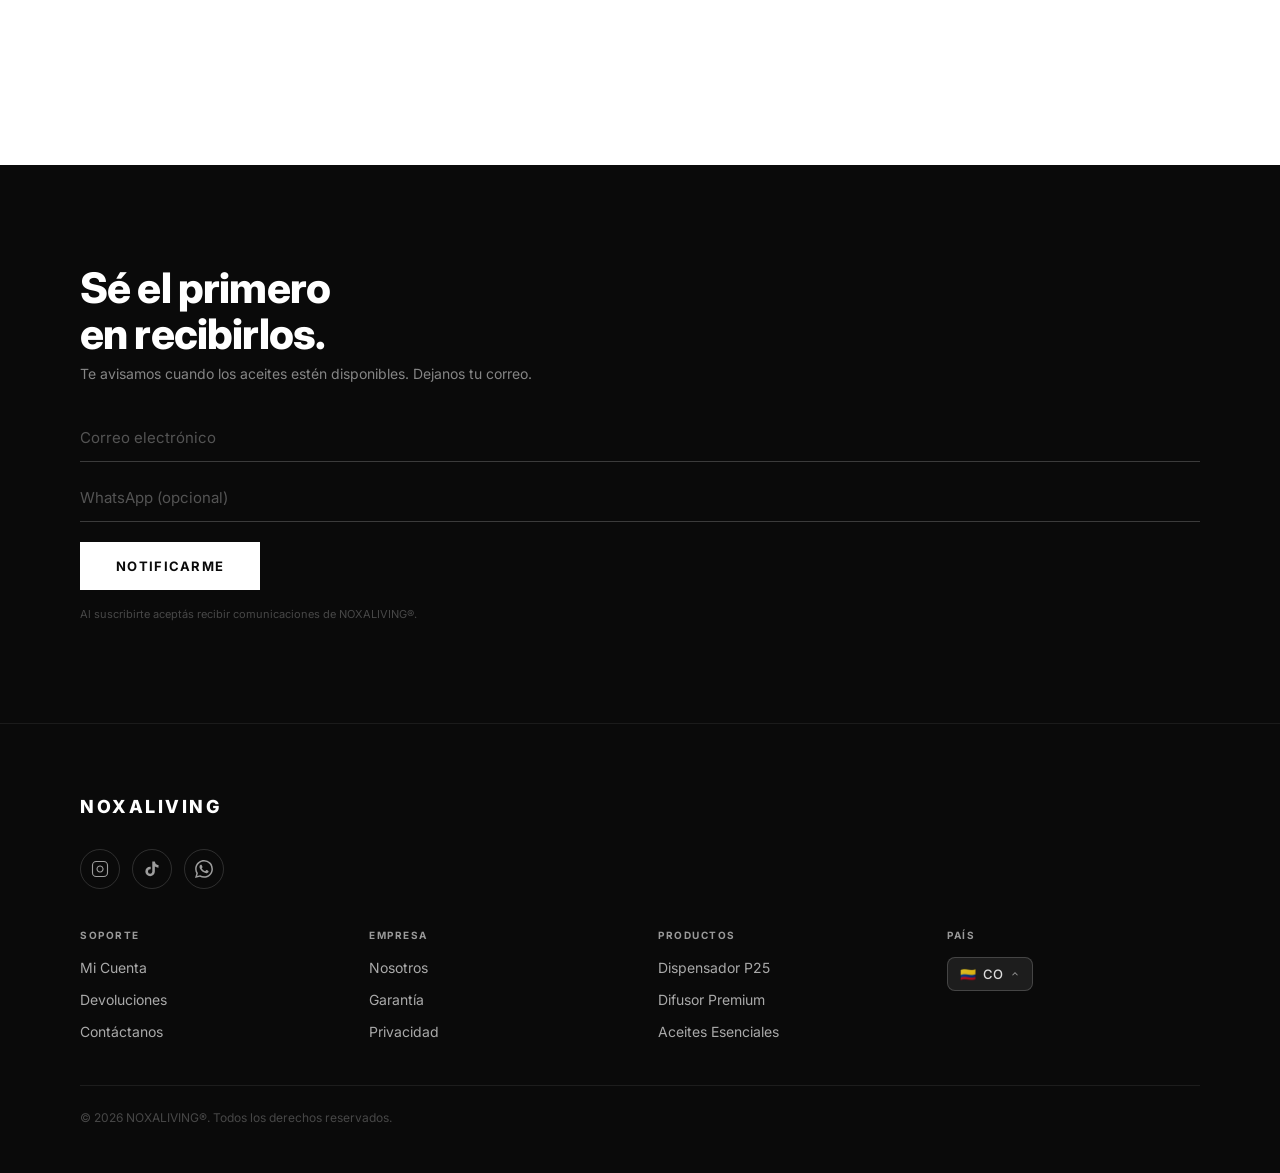
==== commit e0f1a3c9: "Country selector: moved to footer, dropdown opens upward, all pages" ====
--- a/aceites.html
+++ b/aceites.html
@@ -157,16 +157,6 @@
     <a href="index.html#nosotros" class="header__nav-link">Nosotros</a>
   </nav>
   <div class="header__actions">
-    <div class="country-wrap">
-      <button class="header__btn country-btn" id="countryBtn" aria-label="País">
-        <span class="country-btn__flag" id="countryFlag">🌐</span>
-        <span class="country-btn__code" id="countryCode"></span>
-      </button>
-      <div class="country-drop" id="countryDrop">
-        <div class="country-drop__head">Seleccioná tu país</div>
-        <div class="country-drop__list" id="countryList"></div>
-      </div>
-    </div>
     <button class="header__btn" aria-label="Buscar">
       <svg viewBox="0 0 24 24" fill="none" stroke="currentColor" stroke-width="2" stroke-linecap="round" stroke-linejoin="round"><circle cx="11" cy="11" r="8"/><line x1="21" y1="21" x2="16.65" y2="16.65"/></svg>
     </button>
@@ -432,6 +422,20 @@
           <li><a href="aceites.html"     class="footer__link">Aceites Esenciales</a></li>
         </ul>
       </div>
+      <div>
+        <div class="footer__col-title">País</div>
+        <div class="country-wrap country-wrap--footer">
+          <button class="country-btn--footer" id="countryBtn" aria-label="País">
+            <span id="countryFlag">🌐</span>
+            <span id="countryCode">--</span>
+            <svg width="10" height="10" viewBox="0 0 24 24" fill="none" stroke="currentColor" stroke-width="2.5"><polyline points="18 15 12 9 6 15"/></svg>
+          </button>
+          <div class="country-drop country-drop--up" id="countryDrop">
+            <div class="country-drop__head">Seleccioná tu país</div>
+            <div class="country-drop__list" id="countryList"></div>
+          </div>
+        </div>
+      </div>
     </div>
     <div class="footer__bottom">
       <p class="footer__copy">© 2026 NOXALIVING®. Todos los derechos reservados.</p>
--- a/styles.css
+++ b/styles.css
@@ -70,26 +70,30 @@
 .header__btn:hover { background: rgba(255,255,255,0.1); }
 .header__btn svg   { width: 21px; height: 21px; }
 
-/* ===== COUNTRY SELECTOR ===== */
-.country-wrap { position: relative; }
-
-.country-btn {
-  display: flex !important; align-items: center; gap: 5px;
-  width: auto !important; padding: 0 10px !important;
-  color: var(--white); height: 40px; border-radius: 8px;
-  font-size: 12px; font-weight: 500; letter-spacing: 0.04em;
-  transition: background var(--trans);
-}
-.country-btn:hover { background: rgba(255,255,255,0.1); }
-.country-btn__flag { font-size: 17px; line-height: 1; }
-.country-btn__code { font-size: 11px; font-weight: 600; opacity: 0.85; }
+/* ===== COUNTRY SELECTOR (footer) ===== */
+.country-wrap--footer { position: relative; display: inline-block; }
+
+.country-btn--footer {
+  display: flex; align-items: center; gap: 7px;
+  background: rgba(255,255,255,0.08);
+  border: 1px solid rgba(255,255,255,0.18);
+  border-radius: 8px; padding: 8px 12px;
+  color: rgba(255,255,255,0.85); font-size: 13px; font-weight: 500;
+  cursor: pointer; font-family: var(--font);
+  transition: background var(--trans), border-color var(--trans);
+}
+.country-btn--footer:hover {
+  background: rgba(255,255,255,0.14);
+  border-color: rgba(255,255,255,0.32);
+}
+.country-btn--footer svg { opacity: 0.6; flex-shrink: 0; }
 
 .country-drop {
-  position: absolute; top: calc(100% + 6px); right: 0;
+  position: absolute; left: 0; bottom: calc(100% + 8px);
   background: var(--white); border: 1px solid var(--gray-200);
-  border-radius: 12px; box-shadow: 0 12px 40px rgba(0,0,0,0.15);
+  border-radius: 12px; box-shadow: 0 -8px 32px rgba(0,0,0,0.18);
   width: 210px; z-index: 500;
-  opacity: 0; transform: translateY(-6px) scale(0.98);
+  opacity: 0; transform: translateY(6px) scale(0.98);
   pointer-events: none;
   transition: opacity 0.18s ease, transform 0.18s ease;
 }
@@ -102,7 +106,7 @@
   font-size: 10px; font-weight: 700; letter-spacing: 0.12em;
   text-transform: uppercase; color: var(--gray-400);
 }
-.country-drop__list { max-height: 280px; overflow-y: auto; padding-bottom: 6px; }
+.country-drop__list { max-height: 260px; overflow-y: auto; padding-bottom: 6px; }
 .country-item {
   display: flex; align-items: center; gap: 10px;
   padding: 9px 14px; cursor: pointer;
